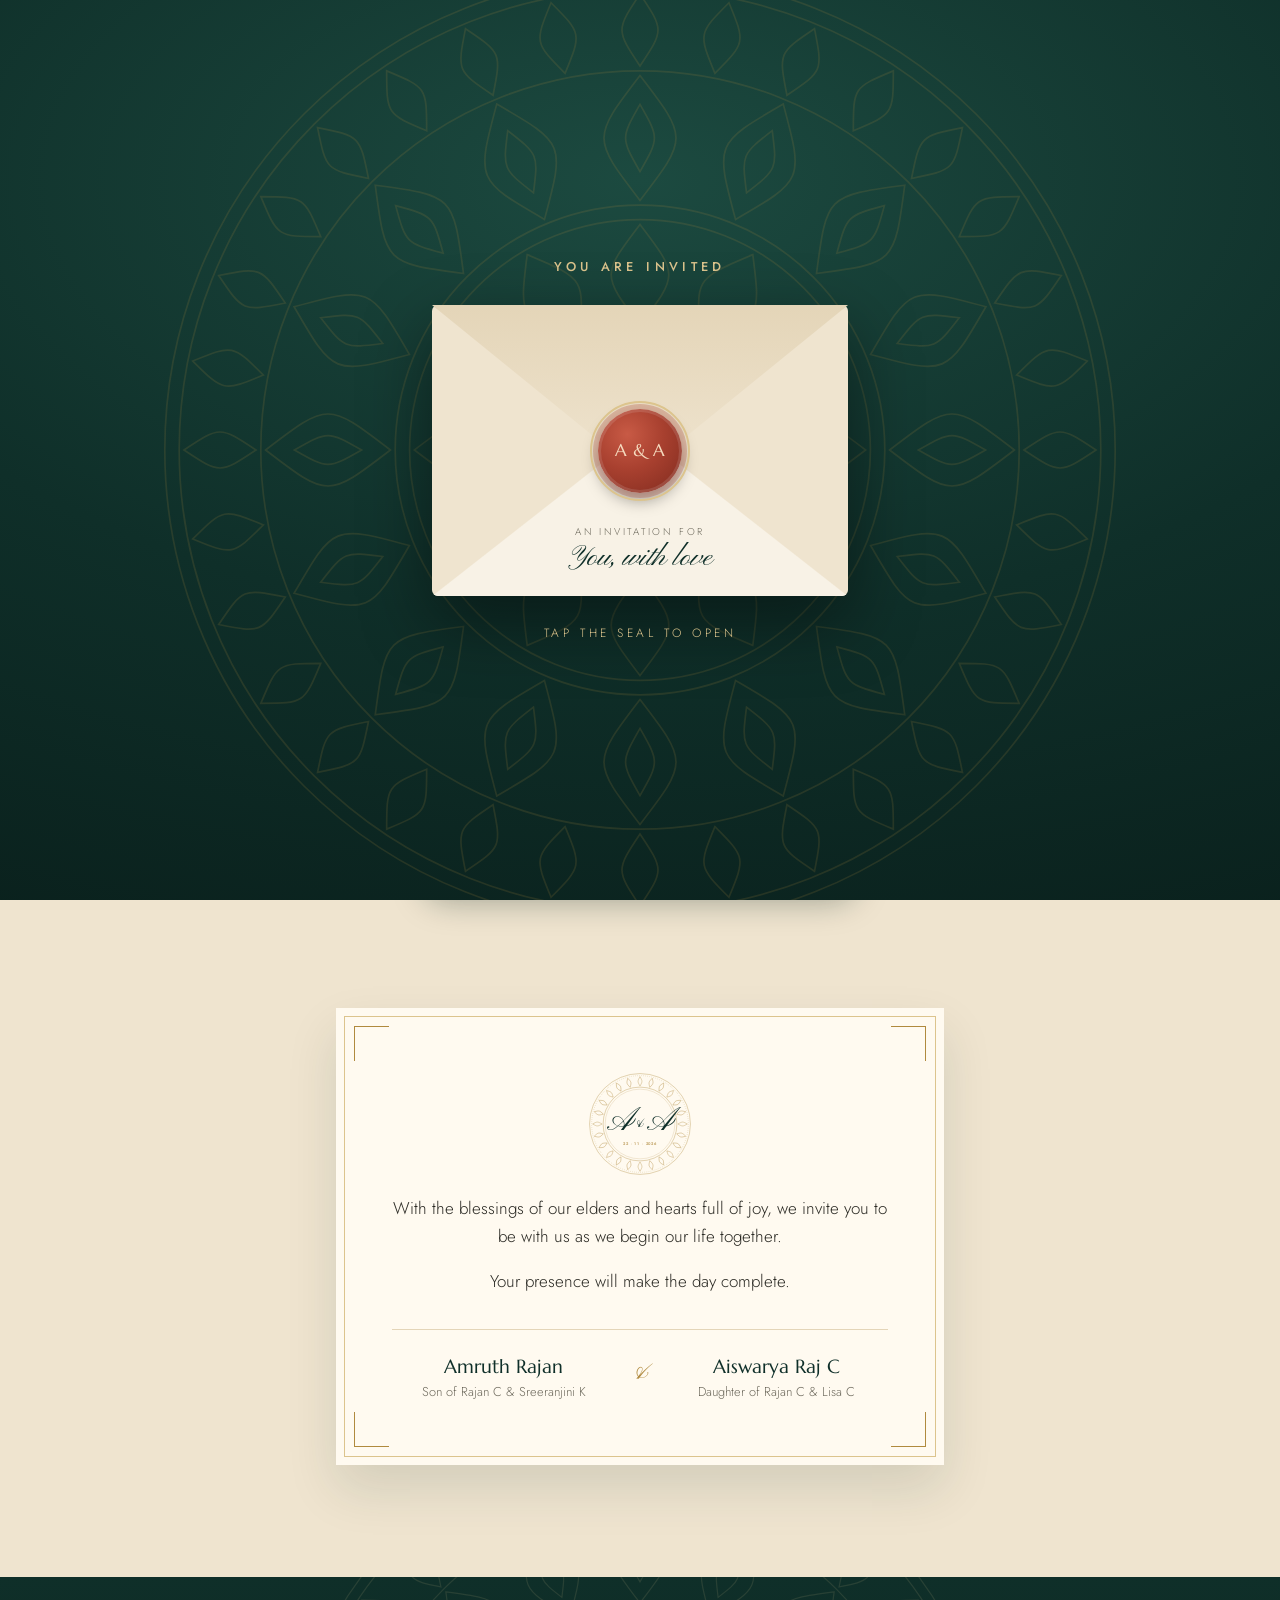
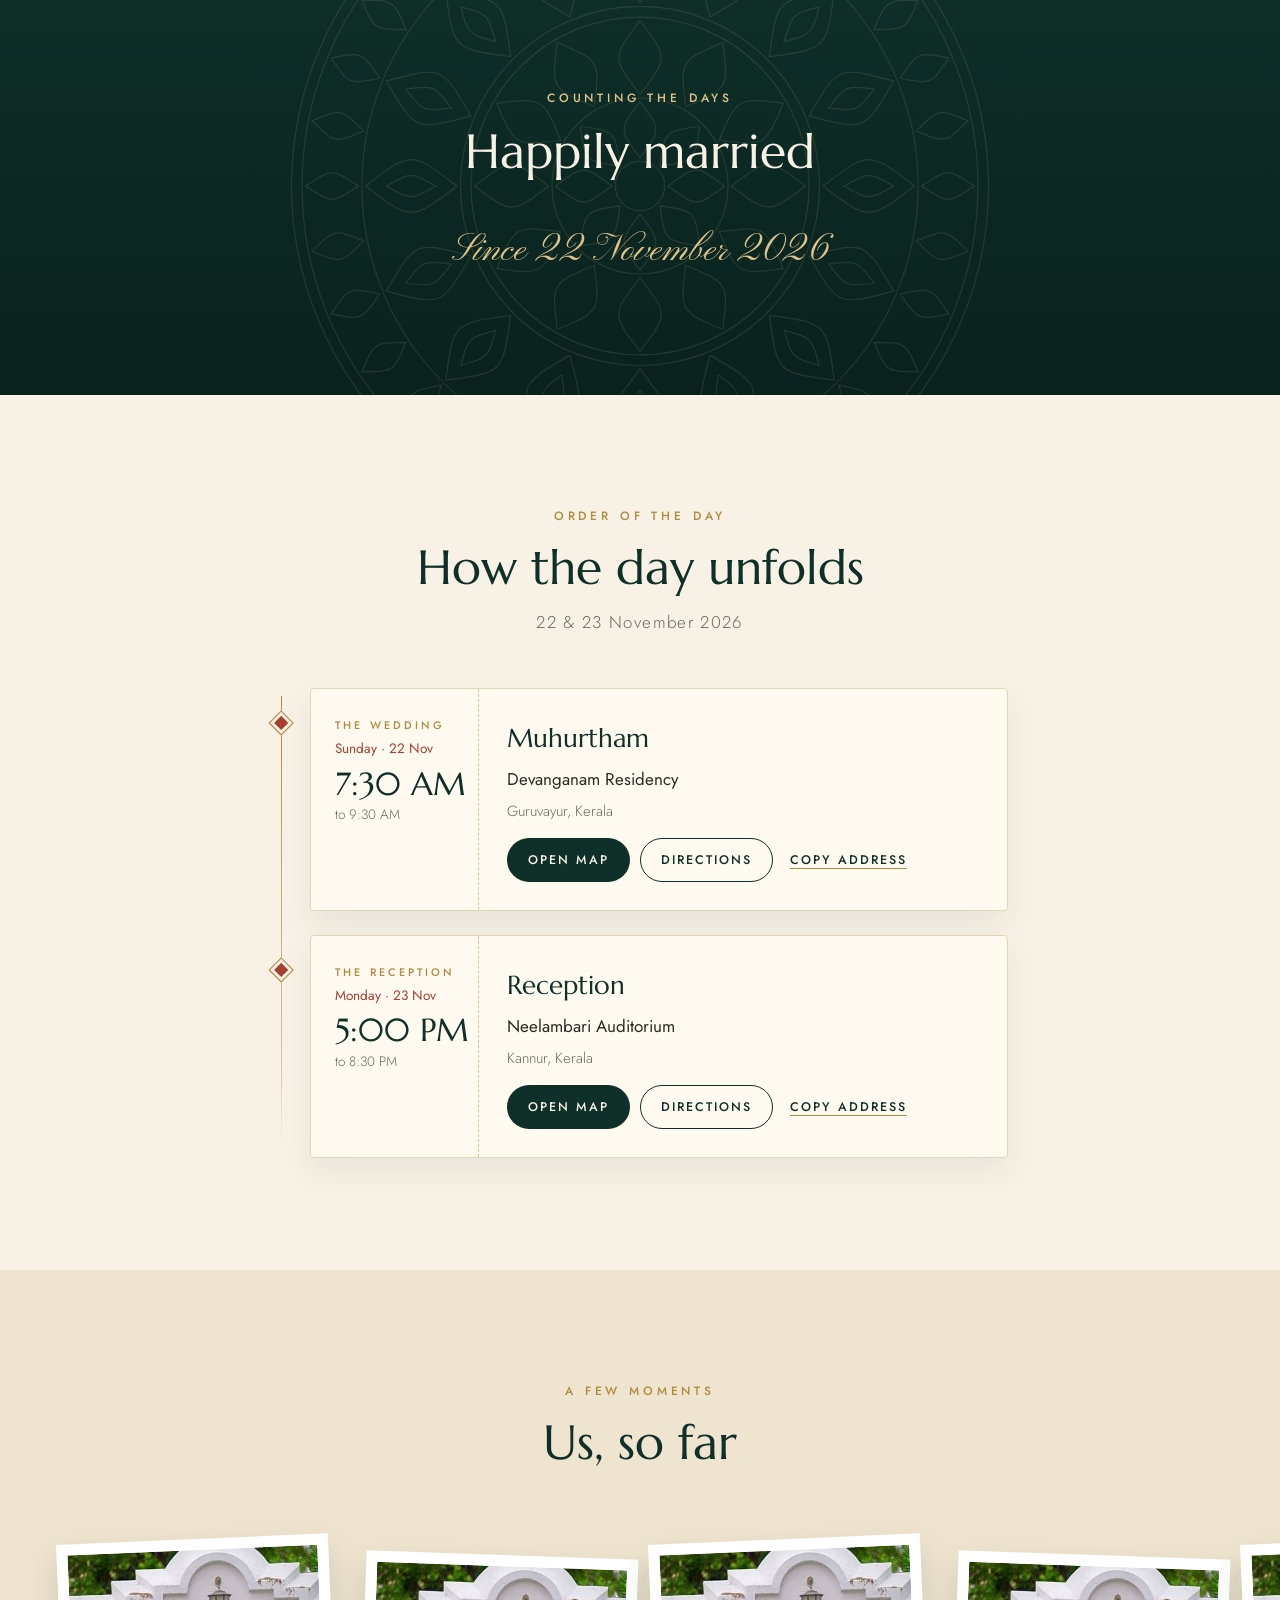
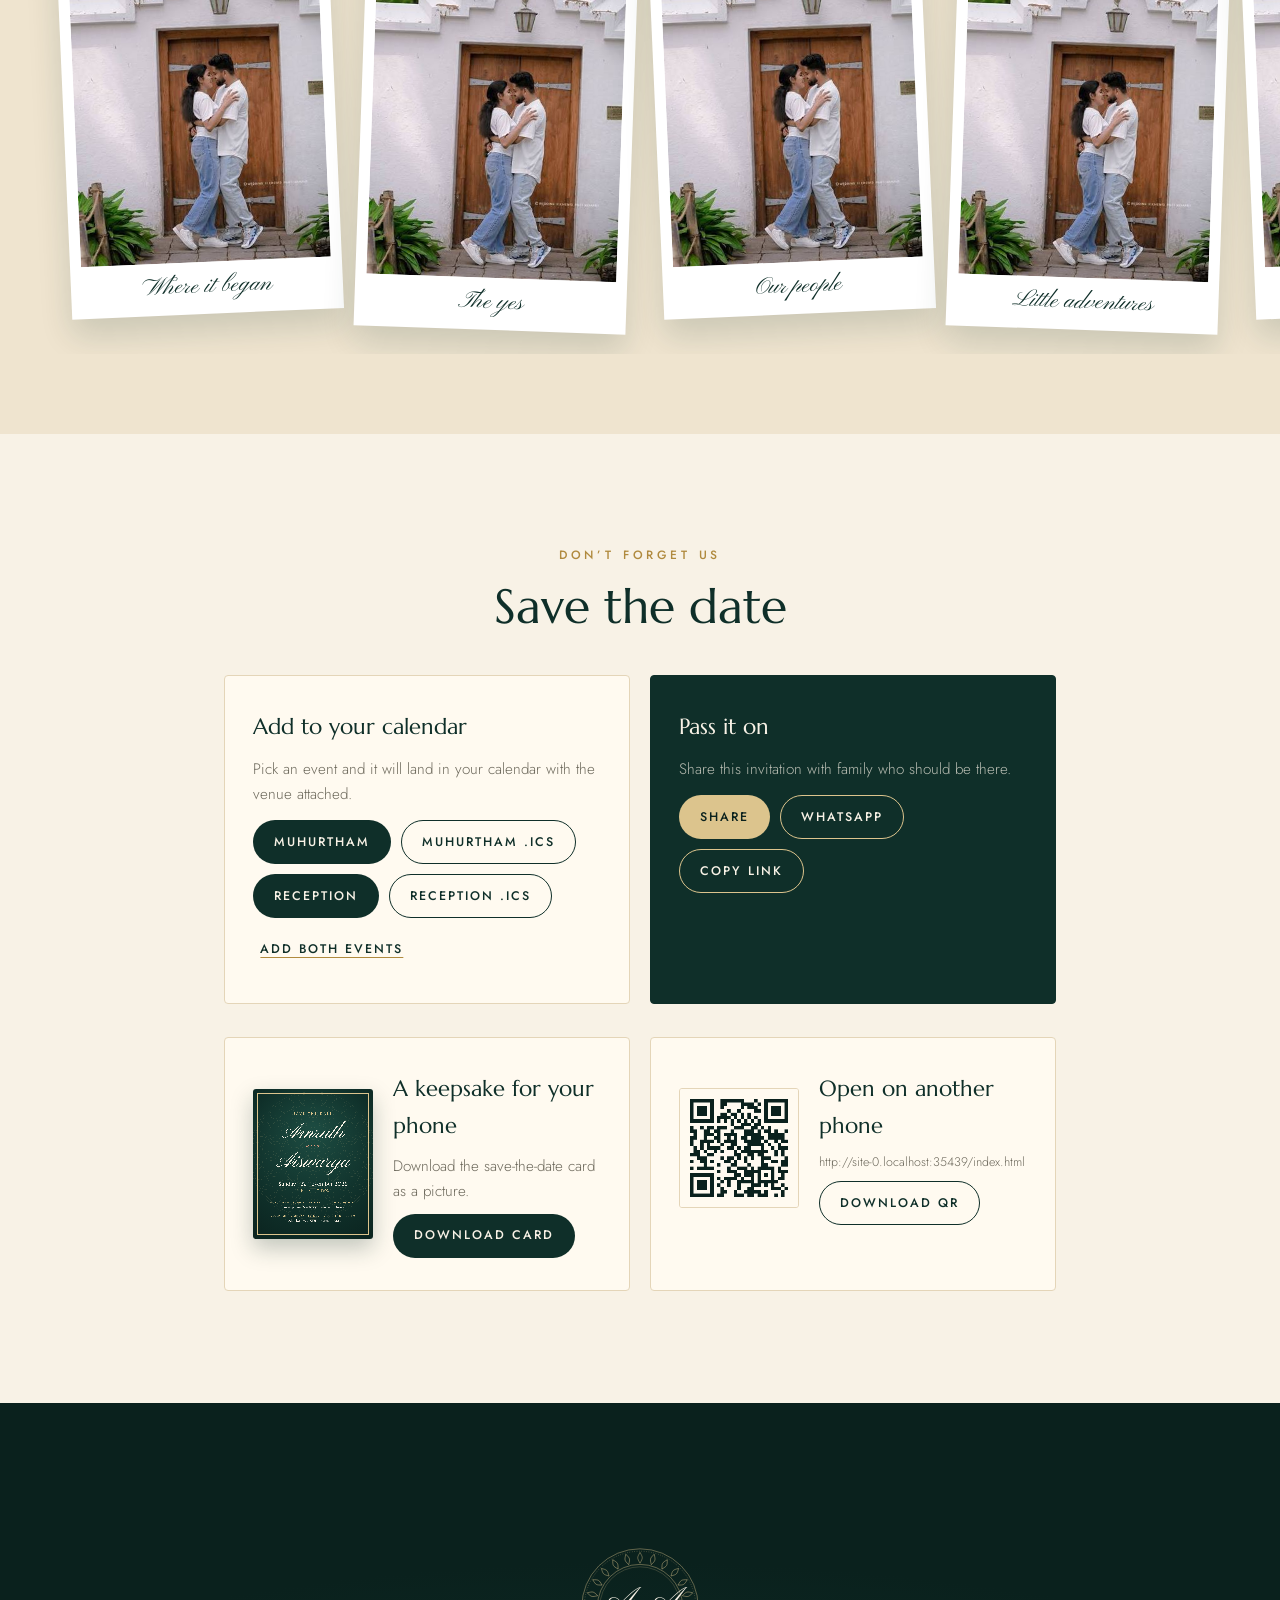
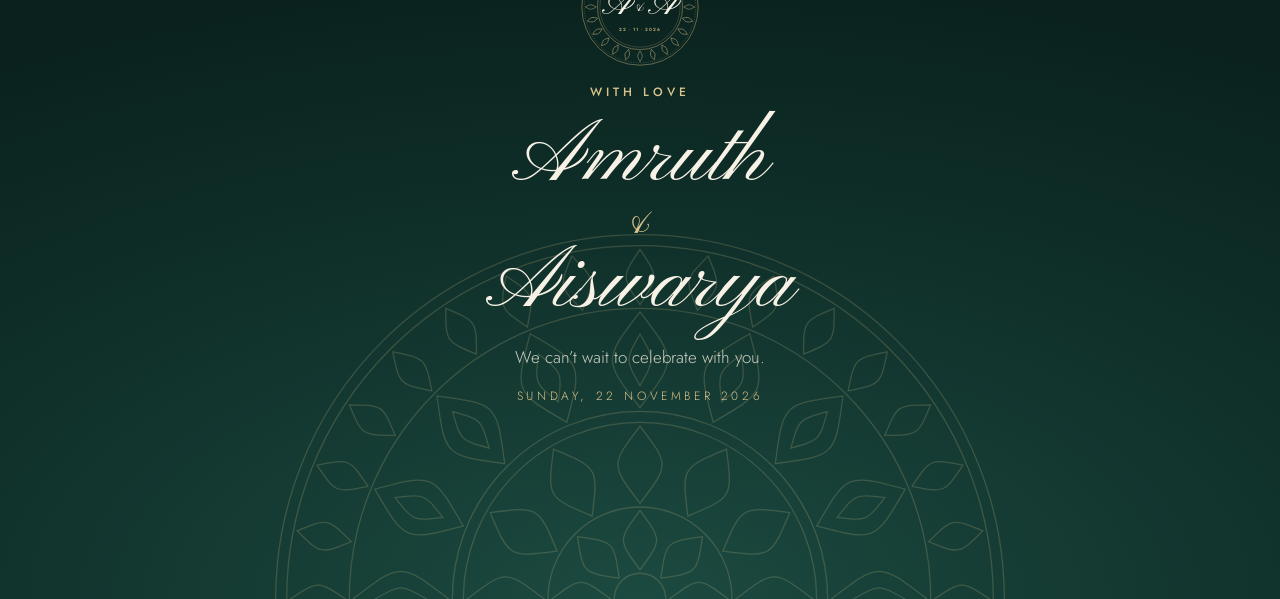
==== index.html @ a82eac60 "Add wedding invitation site for Amruth & Aiswarya Static HTML/CSS/JS site with an envelope opening, " ====
<!doctype html>
<html lang="en">
<head>
  <meta charset="utf-8">
  <meta name="viewport" content="width=device-width, initial-scale=1, viewport-fit=cover">
  <meta name="theme-color" content="#0f2f29">
  <meta name="description" content="You are invited to the wedding of Amruth and Aiswarya.">
  <meta property="og:type" content="website">
  <meta property="og:title" content="Amruth weds Aiswarya">
  <meta property="og:description" content="Sunday, 22 November 2026 · Guruvayur. With great joy, we invite you to celebrate our wedding.">
  <meta property="og:image" content="./assets/images/couple.jpg">
  <title>Amruth weds Aiswarya</title>

  <link rel="icon" href="./assets/icons/favicon.svg" type="image/svg+xml">
  <link rel="preconnect" href="https://fonts.googleapis.com">
  <link rel="preconnect" href="https://fonts.gstatic.com" crossorigin>
  <link href="https://fonts.googleapis.com/css2?family=Jost:wght@300;400;500&amp;family=Marcellus&amp;family=Pinyon+Script&amp;display=swap" rel="stylesheet">
  <link rel="stylesheet" href="./assets/css/styles.css">
  <script>document.documentElement.classList.add("js");</script>
</head>
<body class="is-sealed">
  <div class="progress" aria-hidden="true"><i id="progressBar"></i></div>
  <canvas class="petals" id="petals" aria-hidden="true"></canvas>

  <!-- Envelope cover -->
  <div class="cover" id="cover" role="dialog" aria-modal="true" aria-labelledby="coverTitle">
    <div class="cover-mandala" data-mandala aria-hidden="true"></div>
    <p class="cover-blessing">You are invited</p>
    <h1 class="sr-only" id="coverTitle">Wedding invitation of <span data-names></span></h1>

    <div class="envelope" id="envelope">
      <div class="envelope-card" aria-hidden="true">
        <div class="emblem" data-emblem></div>
      </div>
      <div class="envelope-front" aria-hidden="true"></div>
      <div class="envelope-flap" aria-hidden="true"></div>
      <button class="seal" id="openSeal" type="button" aria-label="Open the invitation">
        <span data-monogram></span>
      </button>
      <p class="envelope-to">
        <small>An invitation for</small>
        <span id="coverGuest">You, with love</span>
      </p>
    </div>

    <p class="cover-hint">Tap the seal to open</p>
  </div>

  <nav class="dock" aria-label="Sections">
    <a href="#home" class="is-active">
      <svg viewBox="0 0 24 24" aria-hidden="true"><path d="M4 11l8-7 8 7v8a1 1 0 0 1-1 1h-4v-6H9v6H5a1 1 0 0 1-1-1z"/></svg>
      <span>Home</span>
    </a>
    <a href="#countdown">
      <svg viewBox="0 0 24 24" aria-hidden="true"><circle cx="12" cy="12" r="8"/><path d="M12 8v4l3 2"/></svg>
      <span>Countdown</span>
    </a>
    <a href="#day">
      <svg viewBox="0 0 24 24" aria-hidden="true"><rect x="4" y="6" width="16" height="14" rx="2"/><path d="M4 10h16M8 4v4M16 4v4"/></svg>
      <span>Events</span>
    </a>
    <a href="#moments">
      <svg viewBox="0 0 24 24" aria-hidden="true"><rect x="4" y="5" width="16" height="14" rx="2"/><circle cx="9" cy="10" r="1.5"/><path d="M4 17l5-4 4 3 3-2 4 3"/></svg>
      <span>Photos</span>
    </a>
    <a href="#keep">
      <svg viewBox="0 0 24 24" aria-hidden="true"><path d="M12 20s-7-4.5-7-10a4 4 0 0 1 7-2.5A4 4 0 0 1 19 10c0 5.500-7 10-7 10z"/></svg>
      <span>Save</span>
    </a>
  </nav>

  <main>
    <!-- Hero -->
    <section class="hero" id="home">
      <div class="hero-mandala" data-mandala aria-hidden="true"></div>
      <div class="hero-text">
        <p class="eyebrow reveal">Together with our families</p>
        <h2 class="names reveal">
          <span data-name-one></span>
          <i>weds</i>
          <span data-name-two></span>
        </h2>
        <div class="datebar reveal">
          <span data-weekday></span>
          <strong data-day></strong>
          <span><b data-month></b> <b data-year></b></span>
        </div>
        <p class="hero-mdate reveal" data-malayalam-date></p>
        <p class="hero-place reveal" data-place></p>
      </div>

      <div class="medallion reveal">
        <svg class="medallion-ring" viewBox="0 0 200 200" aria-hidden="true">
          <defs><path id="ringPath" d="M100,100 m-88,0 a88,88 0 1,1 176,0 a88,88 0 1,1 -176,0"/></defs>
          <text><textPath href="#ringPath" id="ringText" textLength="548" lengthAdjust="spacing"></textPath></text>
        </svg>
        <div class="medallion-photo" id="heroPhoto"></div>
      </div>

      <a class="scroll-hint" href="#letter"><span>Read the invitation</span><i aria-hidden="true"></i></a>
    </section>

    <!-- Letter -->
    <section class="letter-wrap" id="letter">
      <article class="letter reveal">
        <span class="corner corner--tl" aria-hidden="true"></span>
        <span class="corner corner--tr" aria-hidden="true"></span>
        <span class="corner corner--bl" aria-hidden="true"></span>
        <span class="corner corner--br" aria-hidden="true"></span>
        <div class="emblem" data-emblem aria-hidden="true"></div>
        <p class="letter-dear" id="letterDear" hidden></p>
        <div class="letter-body" id="letterBody">
          <p>With the blessings of our elders and hearts full of joy, we invite you to be with us as we begin our life together.</p>
          <p>Your presence will make the day complete.</p>
        </div>
        <div class="letter-families">
          <div>
            <strong data-full-one></strong>
            <small data-family-one></small>
          </div>
          <i aria-hidden="true">&amp;</i>
          <div>
            <strong data-full-two></strong>
            <small data-family-two></small>
          </div>
        </div>
      </article>
    </section>

    <!-- Countdown -->
    <section class="countdown" id="countdown">
      <div class="countdown-mandala" data-mandala aria-hidden="true"></div>
      <p class="eyebrow eyebrow--gold reveal">Counting the days</p>
      <h2 class="reveal" id="countdownTitle">Until we say “I do”</h2>
      <div class="dials reveal" id="dials">
        <div class="dial" data-unit="days"><svg viewBox="0 0 100 100" aria-hidden="true"><circle cx="50" cy="50" r="44"/><circle class="dial-arc" cx="50" cy="50" r="44"/></svg><strong>0</strong><span>Days</span></div>
        <div class="dial" data-unit="hours"><svg viewBox="0 0 100 100" aria-hidden="true"><circle cx="50" cy="50" r="44"/><circle class="dial-arc" cx="50" cy="50" r="44"/></svg><strong>0</strong><span>Hours</span></div>
        <div class="dial" data-unit="minutes"><svg viewBox="0 0 100 100" aria-hidden="true"><circle cx="50" cy="50" r="44"/><circle class="dial-arc" cx="50" cy="50" r="44"/></svg><strong>0</strong><span>Minutes</span></div>
        <div class="dial" data-unit="seconds"><svg viewBox="0 0 100 100" aria-hidden="true"><circle cx="50" cy="50" r="44"/><circle class="dial-arc" cx="50" cy="50" r="44"/></svg><strong>0</strong><span>Seconds</span></div>
      </div>
    </section>

    <!-- The day -->
    <section class="day" id="day">
      <p class="eyebrow reveal">Order of the day</p>
      <h2 class="reveal">How the day unfolds</h2>
      <p class="day-date reveal" data-date-range></p>
      <ol class="timeline" id="timeline"></ol>
    </section>

    <!-- Moments -->
    <section class="moments" id="moments">
      <p class="eyebrow reveal">A few moments</p>
      <h2 class="reveal">Us, so far</h2>
      <div class="strip" id="strip" tabindex="0" aria-label="Photo gallery, scroll sideways"></div>
      <p class="strip-hint" aria-hidden="true">Swipe →</p>
    </section>

    <!-- Save & share -->
    <section class="keep" id="keep">
      <p class="eyebrow reveal">Don’t forget us</p>
      <h2 class="reveal">Save the date</h2>
      <div class="keep-grid">
        <article class="keep-card reveal">
          <h3>Add to your calendar</h3>
          <p>Pick an event and it will land in your calendar with the venue attached.</p>
          <div class="chips" id="calendarChips"></div>
        </article>
        <article class="keep-card keep-card--dark reveal">
          <h3>Pass it on</h3>
          <p>Share this invitation with family who should be there.</p>
          <div class="chips">
            <button class="btn btn--gold" id="shareNative" type="button">Share</button>
            <a class="btn btn--line-light" id="whatsappShare" href="#" target="_blank" rel="noopener noreferrer">WhatsApp</a>
            <button class="btn btn--line-light" id="copyLink" type="button">Copy link</button>
          </div>
        </article>
      </div>

      <div class="keep-grid keep-grid--second">
        <article class="keep-card keep-card--row reveal">
          <canvas class="card-preview" id="saveCard" width="1080" height="1350" role="img" aria-label="Save the date card preview"></canvas>
          <div>
            <h3>A keepsake for your phone</h3>
            <p>Download the save-the-date card as a picture.</p>
            <button class="btn btn--solid" id="downloadCard" type="button">Download card</button>
          </div>
        </article>
        <article class="keep-card keep-card--row reveal">
          <canvas class="qr" id="qrCanvas" width="300" height="300" role="img" aria-label="QR code for this invitation"></canvas>
          <div>
            <h3>Open on another phone</h3>
            <p class="qr-url" id="qrUrl"></p>
            <button class="btn btn--line" id="downloadQr" type="button">Download QR</button>
          </div>
        </article>
      </div>

    </section>

    <!-- Closing -->
    <section class="closing">
      <div class="closing-mandala" data-mandala aria-hidden="true"></div>
      <div class="emblem emblem--light" data-emblem aria-hidden="true"></div>
      <p class="eyebrow eyebrow--gold">With love</p>
      <h2 class="names names--closing"><span data-name-one></span><i>&amp;</i><span data-name-two></span></h2>
      <p class="closing-line">We can’t wait to celebrate with you.</p>
      <p class="closing-date" data-full-date></p>
    </section>
  </main>

  <button class="music" id="music" type="button" aria-pressed="false" aria-label="Play music" hidden>
    <i aria-hidden="true"></i><i aria-hidden="true"></i><i aria-hidden="true"></i>
  </button>
  <audio id="audio" loop preload="none"></audio>
  <div class="toast" id="toast" role="status" aria-live="polite"></div>

  <script src="./assets/js/config.js"></script>
  <script src="./assets/js/qrcode.js"></script>
  <script src="./assets/js/main.js"></script>
</body>
</html>
---- assets/css/styles.css ----
:root {
  --ink: #0f2f29;
  --ink-deep: #0a211d;
  --ink-soft: #1c4a40;
  --paper: #f8f2e6;
  --paper-2: #efe4cf;
  --paper-3: #e4d5b8;
  --gold: #b08a3e;
  --gold-soft: #dcc48d;
  --vermilion: #a8402f;
  --vermilion-deep: #7f2a1e;
  --text: #2b2a24;
  --muted: #6d695c;
  --display: "Marcellus", "Times New Roman", serif;
  --script: "Pinyon Script", "Snell Roundhand", cursive;
  --body: "Jost", system-ui, sans-serif;
  --gutter: clamp(1.25rem, 5vw, 4rem);
  --ease: cubic-bezier(.2, .7, .2, 1);
}

*, *::before, *::after { box-sizing: border-box; }
html { scroll-behavior: smooth; -webkit-text-size-adjust: 100%; }
body {
  margin: 0;
  background: var(--paper);
  color: var(--text);
  font-family: var(--body);
  font-weight: 300;
  font-size: 1.0625rem;
  line-height: 1.65;
  overflow-x: hidden;
}
body.is-sealed { height: 100vh; overflow: hidden; }
[hidden] { display: none !important; }
h2, h3, p { margin: 0; }
h2 { font-family: var(--display); font-weight: 400; font-size: clamp(1.9rem, 5.4vw, 3rem); line-height: 1.15; color: var(--ink); }
h3 { font-family: var(--display); font-weight: 400; font-size: 1.4rem; }
a { color: inherit; }
button, input { font: inherit; }
.sr-only { position: absolute; width: 1px; height: 1px; overflow: hidden; clip: rect(0 0 0 0); white-space: nowrap; }

.eyebrow {
  font-size: .75rem;
  font-weight: 500;
  letter-spacing: .32em;
  text-transform: uppercase;
  color: var(--gold);
}
.eyebrow[lang="ml"] { letter-spacing: .12em; font-size: 1rem; font-weight: 400; }
.eyebrow--gold { color: var(--gold-soft); }

.reveal { opacity: 0; transform: translateY(1.5rem); transition: opacity .9s var(--ease), transform .9s var(--ease); }
.reveal.in { opacity: 1; transform: none; }
html:not(.js) .reveal { opacity: 1; transform: none; }

/* Mandala ornament (drawn by main.js) */
[data-mandala] { position: absolute; pointer-events: none; color: var(--gold); }
[data-mandala] svg { display: block; width: 100%; height: 100%; animation: turn 180s linear infinite; }
@keyframes turn { to { transform: rotate(360deg); } }

/* Progress + petals */
.progress { position: fixed; inset: 0 0 auto 0; height: 3px; z-index: 40; }
.progress i { display: block; height: 100%; width: 0; background: linear-gradient(90deg, var(--gold), var(--vermilion)); }
.petals { position: fixed; inset: 0; width: 100%; height: 100%; pointer-events: none; z-index: 45; }

/* ---------- Envelope cover ---------- */
.cover {
  position: fixed; inset: 0; z-index: 50;
  display: grid; place-content: center; justify-items: center; gap: 1.75rem;
  padding: 1.5rem;
  background: radial-gradient(120% 90% at 50% 20%, var(--ink-soft), var(--ink) 55%, var(--ink-deep));
  color: var(--paper);
  overflow: hidden;
  transition: transform 1.1s var(--ease), opacity .9s ease;
}
.cover.is-gone { transform: translateY(-100%); opacity: 0; pointer-events: none; }
.cover-mandala { width: min(150vw, 60rem); aspect-ratio: 1; left: 50%; top: 50%; translate: -50% -50%; opacity: .16; }
.cover-blessing { position: relative; font-size: .8rem; font-weight: 500; letter-spacing: .34em; text-transform: uppercase; color: var(--gold-soft); }
.cover-hint { position: relative; font-size: .75rem; letter-spacing: .3em; text-transform: uppercase; color: var(--gold-soft); animation: breathe 2.4s ease-in-out infinite; }
@keyframes breathe { 50% { opacity: .35; } }

.envelope {
  position: relative;
  width: min(86vw, 26rem);
  aspect-ratio: 10 / 7;
  perspective: 60rem;
  filter: drop-shadow(0 1.6rem 2.2rem rgba(0, 0, 0, .45));
}
.envelope-card {
  position: absolute; inset: 6% 7% 10%;
  display: grid; place-items: center;
  background: #fffaf0;
  border: 1px solid var(--gold-soft);
  border-radius: 3px;
  font-family: var(--script); font-size: 2.6rem; color: var(--ink);
  transition: transform 1s var(--ease) .35s;
}
.envelope-front {
  position: absolute; inset: 0; z-index: 2;
  background:
    linear-gradient(to top right, transparent 49.6%, rgba(0,0,0,.12) 50%, transparent 50.4%) left top / 50% 44% no-repeat,
    linear-gradient(to top left, transparent 49.6%, rgba(0,0,0,.12) 50%, transparent 50.4%) right top / 50% 44% no-repeat,
    var(--paper-2);
  border-radius: 6px;
}
.envelope-front::after {
  content: ""; position: absolute; inset: 0;
  background: var(--paper);
  clip-path: polygon(0 100%, 50% 44%, 100% 100%);
  border-radius: 0 0 6px 6px;
}
.envelope-flap {
  position: absolute; inset: 0 0 auto 0; height: 58%;
  background: linear-gradient(var(--paper-3), var(--paper-2));
  clip-path: polygon(0 0, 100% 0, 50% 100%);
  transform-origin: top;
  transition: transform .9s var(--ease);
  z-index: 3;
}
.seal {
  position: absolute; left: 50%; top: 50%; z-index: 4;
  width: 5.25rem; aspect-ratio: 1;
  translate: -50% -50%;
  display: grid; place-items: center;
  border: 0; border-radius: 50%;
  background: radial-gradient(circle at 35% 30%, #c85a45, var(--vermilion) 45%, var(--vermilion-deep));
  box-shadow: 0 0 0 5px rgba(168, 64, 47, .28), inset 0 0 0 3px rgba(255, 255, 255, .12), 0 .5rem 1rem rgba(0, 0, 0, .35);
  color: #f6dcc0;
  font-family: var(--display); font-size: 1.05rem; letter-spacing: .04em;
  cursor: pointer;
  transition: transform .5s var(--ease), opacity .5s ease;
  animation: pulse 2.4s ease-in-out infinite;
}
@keyframes pulse { 50% { box-shadow: 0 0 0 11px rgba(168, 64, 47, .12), inset 0 0 0 3px rgba(255, 255, 255, .12), 0 .5rem 1rem rgba(0, 0, 0, .35); } }
.seal:focus-visible { outline: 2px solid var(--gold-soft); outline-offset: 6px; }
.envelope-to {
  position: absolute; inset: auto 0 7% 0; z-index: 4;
  display: grid; gap: .1rem; text-align: center; color: var(--ink);
  padding: 0 1rem;
}
.envelope-to small { font-size: .62rem; letter-spacing: .28em; text-transform: uppercase; color: var(--muted); }
.envelope-to span { font-family: var(--script); font-size: clamp(1.5rem, 6vw, 1.9rem); line-height: 1.1; overflow-wrap: anywhere; }

.cover.is-opening .envelope-flap { transform: rotateX(178deg); z-index: 0; }
.cover.is-opening .seal { transform: scale(.4); opacity: 0; animation: none; }
.cover.is-opening .envelope-card { transform: translateY(-58%); z-index: 1; }
.cover.is-opening .cover-hint { opacity: 0; animation: none; }

/* ---------- Side rail ---------- */
.dock {
  position: fixed; left: 50%; bottom: max(.75rem, env(safe-area-inset-bottom)); z-index: 30;
  translate: -50%;
  width: min(100% - 1.5rem, 27rem);
  display: flex; gap: .15rem; padding: .35rem;
  background: rgba(10, 33, 29, .92);
  backdrop-filter: blur(10px); -webkit-backdrop-filter: blur(10px);
  border: 1px solid rgba(220, 196, 141, .35);
  border-radius: 1.4rem;
  box-shadow: 0 .8rem 2rem rgba(10, 33, 29, .35);
}
.dock a {
  flex: 1 1 0; min-width: 0;
  display: grid; justify-items: center; gap: .15rem;
  padding: .45rem .1rem .4rem;
  border-radius: 1.1rem;
  color: rgba(248, 242, 230, .7); text-decoration: none;
  transition: background .3s, color .3s;
}
.dock svg { width: 1.2rem; height: 1.2rem; fill: none; stroke: currentColor; stroke-width: 1.4; stroke-linecap: round; stroke-linejoin: round; }
.dock span { font-size: .58rem; font-weight: 500; letter-spacing: .1em; text-transform: uppercase; white-space: nowrap; }
.dock a:hover { color: var(--paper); }
.dock a.is-active { background: var(--gold-soft); color: var(--ink-deep); }
.dock a:focus-visible { outline: 2px solid var(--gold-soft); outline-offset: 2px; }

/* ---------- Hero ---------- */
.hero {
  position: relative;
  min-height: min(100svh, 56rem);
  display: grid; align-content: center; justify-items: center; gap: 2.25rem;
  padding: 4.5rem var(--gutter) 9.5rem;
  text-align: center;
  overflow: hidden;
  background:
    radial-gradient(60% 45% at 50% 0%, rgba(176, 138, 62, .16), transparent),
    var(--paper);
}
.hero-mandala { width: min(170vw, 62rem); aspect-ratio: 1; left: 50%; top: 50%; translate: -50% -50%; opacity: .2; }
.hero-text { position: relative; display: grid; justify-items: center; gap: 1.25rem; }
.names {
  display: grid; justify-items: center;
  font-family: var(--script); font-weight: 400;
  font-size: clamp(3.6rem, 17vw, 6.5rem);
  line-height: .95; color: var(--ink);
}
.names i {
  font-family: var(--body); font-style: normal; font-weight: 400;
  font-size: .72rem; letter-spacing: .5em; text-transform: uppercase;
  color: var(--vermilion);
  display: flex; align-items: center; gap: .9rem; margin: .5rem 0 .2rem; padding-left: .5em;
}
.names i::before, .names i::after { content: ""; width: 2.25rem; height: 1px; background: currentColor; opacity: .5; }

.datebar { display: flex; align-items: center; gap: 1.1rem; color: var(--ink); }
.datebar span {
  min-width: 6.5rem; padding: .45rem 0;
  border-block: 1px solid var(--gold);
  font-size: .72rem; font-weight: 500; letter-spacing: .26em; text-transform: uppercase;
}
.datebar b { font-weight: 500; }
.datebar strong { font-family: var(--display); font-weight: 400; font-size: 3.4rem; line-height: 1; }
.hero-mdate { font-family: var(--display); font-size: 1.05rem; letter-spacing: .06em; color: var(--vermilion); margin-top: -.4rem; }
.hero-mdate:empty { display: none; }
.hero-place { font-size: .8rem; letter-spacing: .3em; text-transform: uppercase; color: var(--muted); }

.medallion { position: relative; width: min(74vw, 21rem); aspect-ratio: 1; }
.medallion-ring { position: absolute; inset: 0; animation: turn 50s linear infinite; }
.medallion-ring text { font-family: var(--body); font-size: 8.6px; font-weight: 500; fill: var(--gold); text-transform: uppercase; }
.medallion-photo {
  position: absolute; inset: 14%;
  border-radius: 50%;
  overflow: hidden;
  box-shadow: 0 0 0 1px var(--gold), 0 0 0 7px var(--paper), 0 0 0 8px var(--gold-soft), 0 1.5rem 2.5rem rgba(15, 47, 41, .25);
}
.medallion-photo img { width: 100%; height: 100%; object-fit: cover; object-position: 50% 45%; display: block; }

.ph {
  width: 100%; height: 100%;
  display: grid; place-content: center; justify-items: center; gap: .35rem;
  background: linear-gradient(150deg, var(--ink-soft), var(--ink-deep));
  color: var(--gold-soft); text-align: center;
}
.ph b { font-family: var(--script); font-weight: 400; font-size: 2.4rem; line-height: 1; }
.ph small { font-size: .6rem; letter-spacing: .28em; text-transform: uppercase; opacity: .7; }

.scroll-hint {
  position: absolute; bottom: 5.25rem; left: 50%; translate: -50%;
  display: grid; justify-items: center; gap: .5rem;
  font-size: .68rem; letter-spacing: .28em; text-transform: uppercase; text-decoration: none; color: var(--muted);
  white-space: nowrap;
}
.scroll-hint i { width: 1px; height: 2rem; background: var(--gold); animation: drip 2s ease-in-out infinite; transform-origin: top; }
@keyframes drip { 0% { transform: scaleY(0); } 60%, 100% { transform: scaleY(1); opacity: 0; } }

@media (min-width: 60rem) {
  .hero { grid-template-columns: 1.1fr .9fr; gap: 4rem; padding-inline: clamp(4rem, 9vw, 9rem); }
  .medallion { width: min(34vw, 26rem); }
}

/* ---------- Letter ---------- */
.letter-wrap { padding: clamp(3.5rem, 9vw, 7rem) var(--gutter); background: var(--paper-2); }
.letter {
  position: relative;
  max-width: 38rem; margin: 0 auto;
  padding: clamp(2.5rem, 7vw, 4rem) clamp(1.5rem, 6vw, 3.5rem);
  display: grid; gap: 1.1rem; text-align: center;
  background: #fffaf0;
  outline: 1px solid var(--gold-soft); outline-offset: -.6rem;
  box-shadow: 0 1.5rem 3rem rgba(15, 47, 41, .12);
}
.corner { position: absolute; width: 2.2rem; height: 2.2rem; border: 1px solid var(--gold); }
.corner--tl { top: 1.1rem; left: 1.1rem; border-right: 0; border-bottom: 0; }
.corner--tr { top: 1.1rem; right: 1.1rem; border-left: 0; border-bottom: 0; }
.corner--bl { bottom: 1.1rem; left: 1.1rem; border-right: 0; border-top: 0; }
.corner--br { bottom: 1.1rem; right: 1.1rem; border-left: 0; border-top: 0; }
.letter-body { display: grid; gap: 1.1rem; overflow-wrap: anywhere; }
.letter-dear { font-family: var(--script); font-size: clamp(2rem, 8vw, 2.8rem); line-height: 1.15; color: var(--vermilion); overflow-wrap: anywhere; }
.letter-families {
  display: grid; grid-template-columns: 1fr auto 1fr; align-items: start; gap: .75rem;
  margin-top: 1rem; padding-top: 1.5rem; border-top: 1px solid var(--paper-3);
}
.letter-families div { display: grid; gap: .3rem; }
.letter-families strong { font-family: var(--display); font-weight: 400; font-size: 1.2rem; line-height: 1.25; color: var(--ink); }
.letter-families small { font-size: .8rem; line-height: 1.4; color: var(--muted); }
.letter-families i { font-family: var(--script); font-size: 2rem; line-height: 1.1; color: var(--gold); }

/* ---------- Countdown ---------- */
.countdown {
  position: relative; overflow: hidden;
  padding: clamp(4rem, 10vw, 7rem) var(--gutter);
  display: grid; justify-items: center; gap: 1rem; text-align: center;
  background: linear-gradient(var(--ink), var(--ink-deep));
  color: var(--paper);
}
.countdown h2 { color: var(--paper); position: relative; }
.countdown .eyebrow { position: relative; }
.countdown-mandala { width: 44rem; aspect-ratio: 1; left: 50%; top: 50%; translate: -50% -50%; opacity: .12; color: var(--gold-soft); }
.dials { position: relative; display: grid; grid-template-columns: repeat(2, 1fr); gap: 1.25rem; margin-top: 1.5rem; width: min(100%, 44rem); }
.dial { position: relative; aspect-ratio: 1; display: grid; place-content: center; justify-items: center; }
.dial svg { position: absolute; inset: 0; rotate: -90deg; }
.dial circle { fill: none; stroke: rgba(220, 196, 141, .18); stroke-width: 1.5; }
.dial .dial-arc { stroke: var(--gold-soft); stroke-width: 2.5; stroke-linecap: round; stroke-dasharray: 276.46; stroke-dashoffset: 276.46; transition: stroke-dashoffset .6s ease; }
.dial strong { font-family: var(--display); font-weight: 400; font-size: clamp(2.2rem, 9vw, 3.2rem); line-height: 1; font-variant-numeric: tabular-nums; }
.dial span { font-size: .68rem; letter-spacing: .28em; text-transform: uppercase; color: var(--gold-soft); margin-top: .4rem; }
.dials-done { grid-column: 1 / -1; font-family: var(--script); font-size: 2.4rem; color: var(--gold-soft); }
@media (min-width: 40rem) { .dials { grid-template-columns: repeat(4, 1fr); } }

/* ---------- The day ---------- */
.day { padding: clamp(4rem, 10vw, 7rem) var(--gutter); display: grid; justify-items: center; gap: .8rem; text-align: center; }
.day-date { color: var(--muted); letter-spacing: .08em; }
.timeline { list-style: none; margin: 2.5rem 0 0; padding: 0; width: min(100%, 46rem); display: grid; gap: 1.5rem; text-align: left; position: relative; }
.timeline::before { content: ""; position: absolute; left: .55rem; top: .5rem; bottom: .5rem; width: 1px; background: linear-gradient(var(--gold), var(--gold-soft) 80%, transparent); }
.stop { position: relative; padding-left: 2.4rem; }
.stop::before {
  content: ""; position: absolute; left: 0; top: 1.6rem;
  width: 1.15rem; height: 1.15rem; rotate: 45deg;
  background: var(--paper); border: 1px solid var(--gold);
  box-shadow: inset 0 0 0 3px var(--paper), inset 0 0 0 10px var(--vermilion);
}
.ticket {
  display: grid; gap: 1.25rem;
  padding: 1.5rem;
  background: #fffaf0;
  border: 1px solid var(--paper-3);
  border-radius: 4px;
  box-shadow: 0 .8rem 2rem rgba(15, 47, 41, .07);
}
.ticket-time { display: grid; gap: .1rem; align-content: start; }
.ticket-time small { font-size: .68rem; font-weight: 500; letter-spacing: .28em; text-transform: uppercase; color: var(--gold); }
.ticket-time em { font-style: normal; font-size: .85rem; font-weight: 400; color: var(--vermilion); margin-bottom: .35rem; }
.ticket-time strong { font-family: var(--display); font-weight: 400; font-size: 2rem; line-height: 1.1; color: var(--ink); white-space: nowrap; }
.ticket-time span { font-size: .85rem; color: var(--muted); }
.ticket-body { display: grid; gap: .35rem; }
.ticket-body h3 { color: var(--ink); font-size: 1.6rem; }
.ticket-venue { font-weight: 400; }
.ticket-addr, .ticket-note { font-size: .92rem; color: var(--muted); }
.ticket-note { font-style: italic; }
.ticket .chips { margin-top: .6rem; }
@media (min-width: 40rem) {
  .ticket { grid-template-columns: 10.5rem 1fr; gap: 0; padding: 0; }
  .ticket-time { padding: 1.75rem 1.5rem; border-right: 1px dashed var(--gold-soft); }
  .ticket-body { padding: 1.75rem; }
}

/* ---------- Buttons ---------- */
.chips { display: flex; flex-wrap: wrap; gap: .6rem; }
.btn {
  display: inline-flex; align-items: center; justify-content: center;
  min-height: 2.75rem; padding: .5rem 1.25rem;
  border: 1px solid transparent; border-radius: 2rem;
  font-size: .78rem; font-weight: 500; letter-spacing: .16em; text-transform: uppercase; text-decoration: none;
  cursor: pointer; transition: background .25s, color .25s, border-color .25s, translate .25s;
}
.btn:hover { translate: 0 -2px; }
.btn--solid { background: var(--ink); color: var(--paper); }
.btn--solid:hover { background: var(--ink-soft); }
.btn--line { border-color: var(--ink); color: var(--ink); background: transparent; }
.btn--line:hover { background: var(--ink); color: var(--paper); }
.btn--text { padding-inline: .4rem; background: transparent; color: var(--ink); text-decoration: underline; text-decoration-color: var(--gold); text-underline-offset: .35em; }
.btn--gold { background: var(--gold-soft); color: var(--ink-deep); }
.btn--line-light { border-color: var(--gold-soft); color: var(--paper); background: transparent; }

/* ---------- Moments ---------- */
.moments { padding: clamp(4rem, 10vw, 7rem) 0 clamp(3rem, 8vw, 5rem); background: var(--paper-2); text-align: center; display: grid; gap: .8rem; }
.strip {
  display: flex; gap: 1.5rem;
  margin-top: 1.5rem; padding: 2rem var(--gutter) 2.5rem;
  overflow-x: auto; scroll-snap-type: x mandatory; scrollbar-width: none;
}
.strip::-webkit-scrollbar { display: none; }
.polaroid {
  flex: 0 0 min(68vw, 17rem);
  scroll-snap-align: center;
  margin: 0; padding: .7rem .7rem 0;
  background: #fff;
  box-shadow: 0 1rem 2rem rgba(15, 47, 41, .16);
  rotate: var(--tilt, 0deg);
  transition: rotate .4s var(--ease), translate .4s var(--ease);
}
.polaroid:nth-child(odd) { --tilt: -2.5deg; }
.polaroid:nth-child(even) { --tilt: 2deg; translate: 0 1rem; }
.polaroid:hover { rotate: 0deg; translate: 0 -.4rem; }
.polaroid-img { aspect-ratio: 4 / 5; overflow: hidden; }
.polaroid-img img { width: 100%; height: 100%; object-fit: cover; display: block; }
.polaroid figcaption { padding: .7rem 0 .9rem; font-family: var(--script); font-size: 1.5rem; line-height: 1.1; color: var(--ink); }
.strip-hint { font-size: .68rem; letter-spacing: .28em; text-transform: uppercase; color: var(--muted); }
@media (min-width: 60rem) { .strip { justify-content: safe center; } .strip-hint { display: none; } }

/* ---------- Save & share ---------- */
.keep { padding: clamp(4rem, 10vw, 7rem) var(--gutter); display: grid; justify-items: center; gap: .8rem; text-align: center; }
.keep-grid { display: grid; gap: 1.25rem; width: min(100%, 52rem); margin-top: 1.75rem; text-align: left; }
.keep-card { display: grid; gap: .8rem; align-content: start; padding: 2rem 1.75rem; background: #fffaf0; border: 1px solid var(--paper-3); border-radius: 4px; }
.keep-card h3 { color: var(--ink); }
.keep-card p { color: var(--muted); font-size: .95rem; }
.keep-card--dark { background: var(--ink); border-color: var(--ink); }
.keep-card--dark h3 { color: var(--paper); }
.keep-card--dark p { color: rgba(248, 242, 230, .72); }
@media (min-width: 46rem) { .keep-grid { grid-template-columns: 1fr 1fr; } }
.keep-grid--second { margin-top: 1.25rem; }
.keep-card--row { grid-template-columns: 7.5rem 1fr; align-items: center; gap: 1.25rem; }
.keep-card--row > div { display: grid; gap: .6rem; justify-items: start; min-width: 0; }
.card-preview { width: 100%; height: auto; border-radius: 3px; box-shadow: 0 .6rem 1.4rem rgba(15, 47, 41, .25); }
.qr { width: 100%; height: auto; border: 1px solid var(--paper-3); border-radius: 3px; }
.qr-url { font-size: .78rem !important; overflow-wrap: anywhere; line-height: 1.4; }

/* ---------- Emblem ---------- */
.emblem { width: 6.5rem; aspect-ratio: 1; margin: 0 auto; color: var(--gold); }
.emblem svg { display: block; width: 100%; height: 100%; }
.emblem--light { color: var(--gold-soft); width: 7.5rem; }
.emblem-letters { font-family: var(--script); fill: var(--ink); }
.emblem--light .emblem-letters { fill: var(--paper); }
.emblem-date { font-family: var(--body); font-weight: 500; letter-spacing: .22em; }
.envelope-card .emblem { width: 42%; }

.host { width: min(100%, 52rem); margin-top: 1.25rem; padding: 2rem 1.75rem; display: grid; gap: .8rem; text-align: left; border: 1px dashed var(--gold); border-radius: 4px; }
.host p { color: var(--muted); font-size: .95rem; }
.host-row { display: flex; gap: .6rem; flex-wrap: wrap; }
.host input { flex: 1 1 14rem; min-height: 2.75rem; padding: .5rem 1rem; border: 1px solid var(--paper-3); border-radius: 2rem; background: #fff; color: var(--text); min-width: 0; }
.host-result { display: grid; gap: .6rem; }

/* ---------- Closing ---------- */
.closing {
  position: relative; overflow: hidden;
  padding: clamp(5rem, 14vw, 9rem) var(--gutter) calc(clamp(5rem, 14vw, 9rem) + 3rem);
  display: grid; justify-items: center; gap: 1rem; text-align: center;
  background: radial-gradient(100% 80% at 50% 100%, var(--ink-soft), var(--ink) 60%, var(--ink-deep));
  color: var(--paper);
}
.closing > * { position: relative; }
.closing-mandala { position: absolute !important; width: 46rem; aspect-ratio: 1; left: 50%; bottom: -23rem; translate: -50%; opacity: .2; color: var(--gold-soft); }
.names--closing { color: var(--paper); font-size: clamp(3rem, 14vw, 5.5rem); }
.names--closing i { font-family: var(--script); font-size: .5em; letter-spacing: 0; text-transform: none; color: var(--gold-soft); margin: 0; padding: 0; }
.names--closing i::before, .names--closing i::after { display: none; }
.closing-line { color: rgba(248, 242, 230, .8); }
.closing-date { font-size: .75rem; letter-spacing: .3em; text-transform: uppercase; color: var(--gold-soft); }

/* ---------- Music + toast ---------- */
.music {
  position: fixed; right: 1rem; top: 1rem; z-index: 35;
  width: 3rem; height: 3rem; border-radius: 50%;
  border: 1px solid var(--gold-soft); background: var(--ink); cursor: pointer;
  display: flex; align-items: center; justify-content: center; gap: 3px;
}
.music i { width: 3px; height: .5rem; background: var(--gold-soft); border-radius: 2px; }
.music[aria-pressed="true"] i { animation: bars 1s ease-in-out infinite; }
.music[aria-pressed="true"] i:nth-child(2) { animation-delay: .2s; }
.music[aria-pressed="true"] i:nth-child(3) { animation-delay: .4s; }
@keyframes bars { 50% { height: 1.2rem; } }

.toast {
  position: fixed; left: 50%; bottom: 5.5rem; z-index: 60;
  translate: -50% 1rem; opacity: 0; pointer-events: none;
  padding: .6rem 1.2rem; border-radius: 2rem;
  background: var(--ink-deep); color: var(--paper); font-size: .85rem; white-space: nowrap;
  transition: opacity .3s, translate .3s;
}
.toast.show { opacity: 1; translate: -50% 0; }

@media (prefers-reduced-motion: reduce) {
  html { scroll-behavior: auto; }
  *, *::before, *::after { animation: none !important; transition-duration: .01ms !important; }
  .reveal { opacity: 1; transform: none; }
}
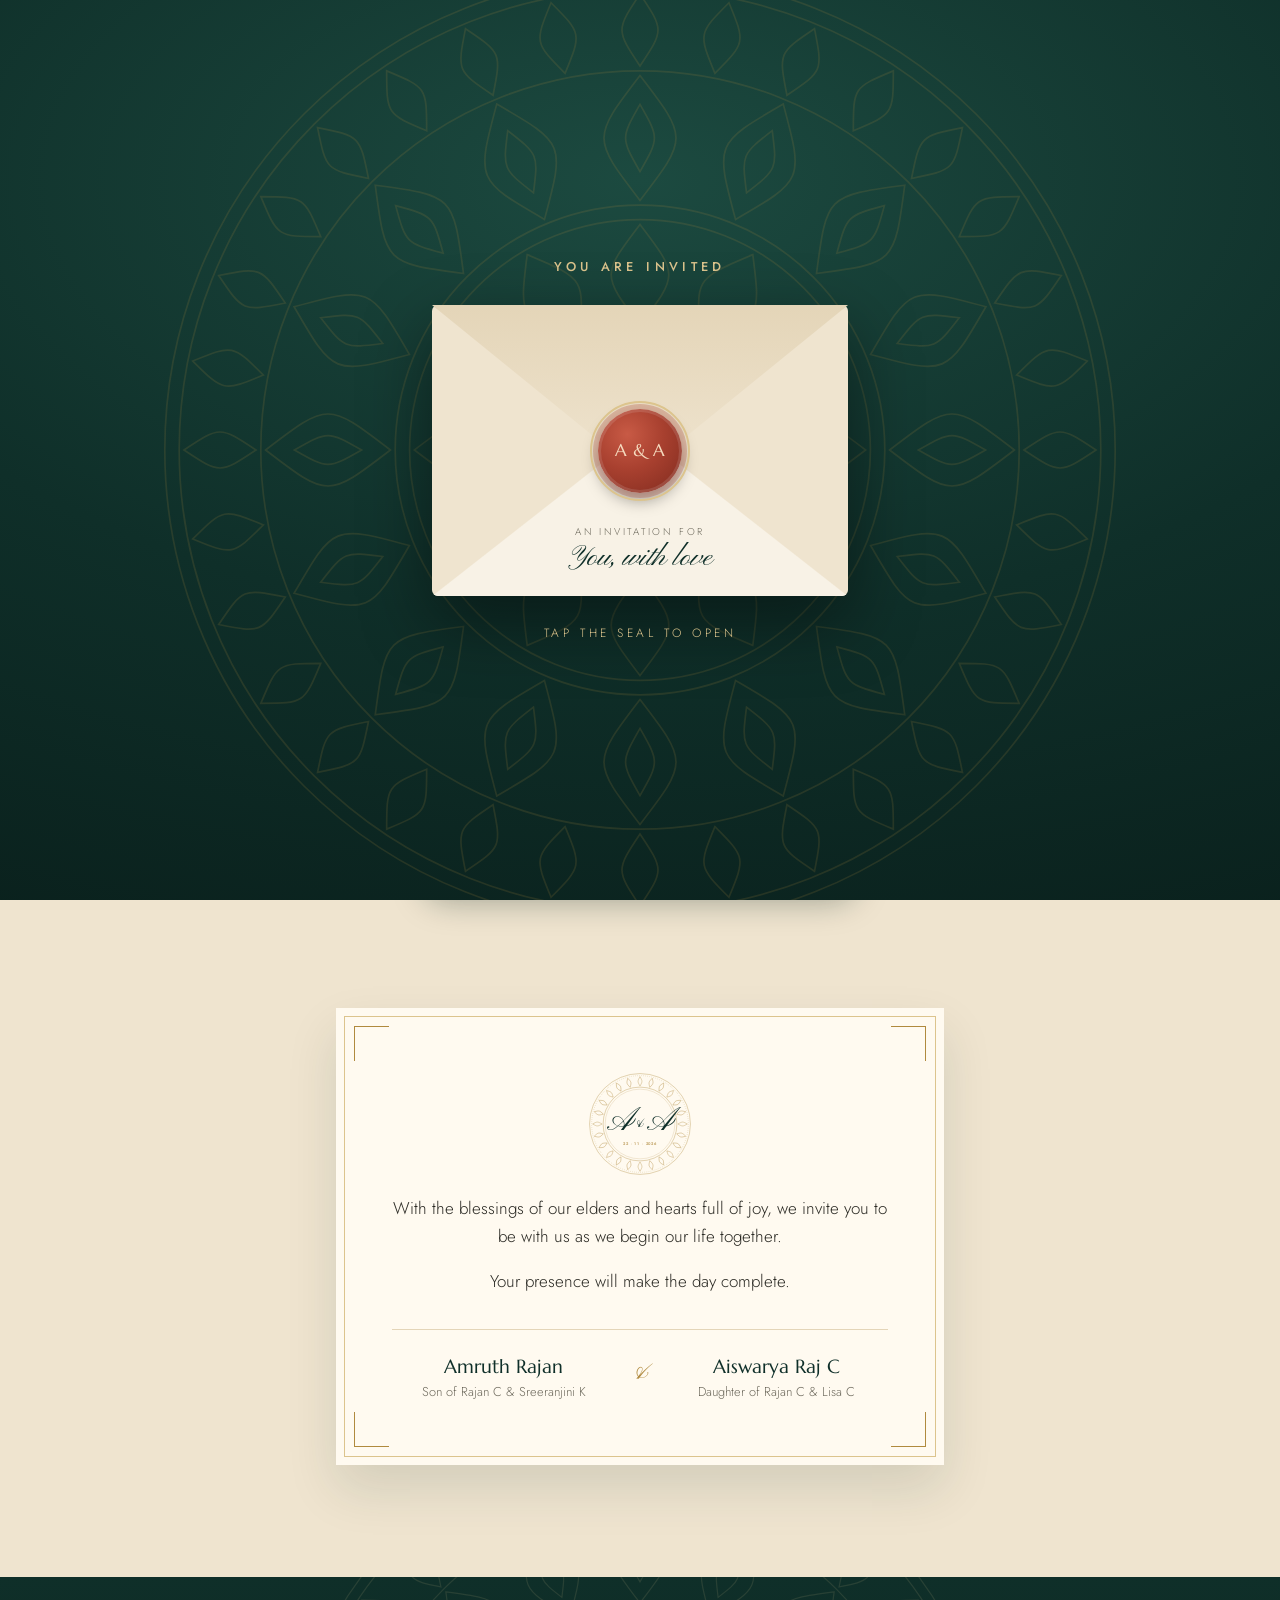
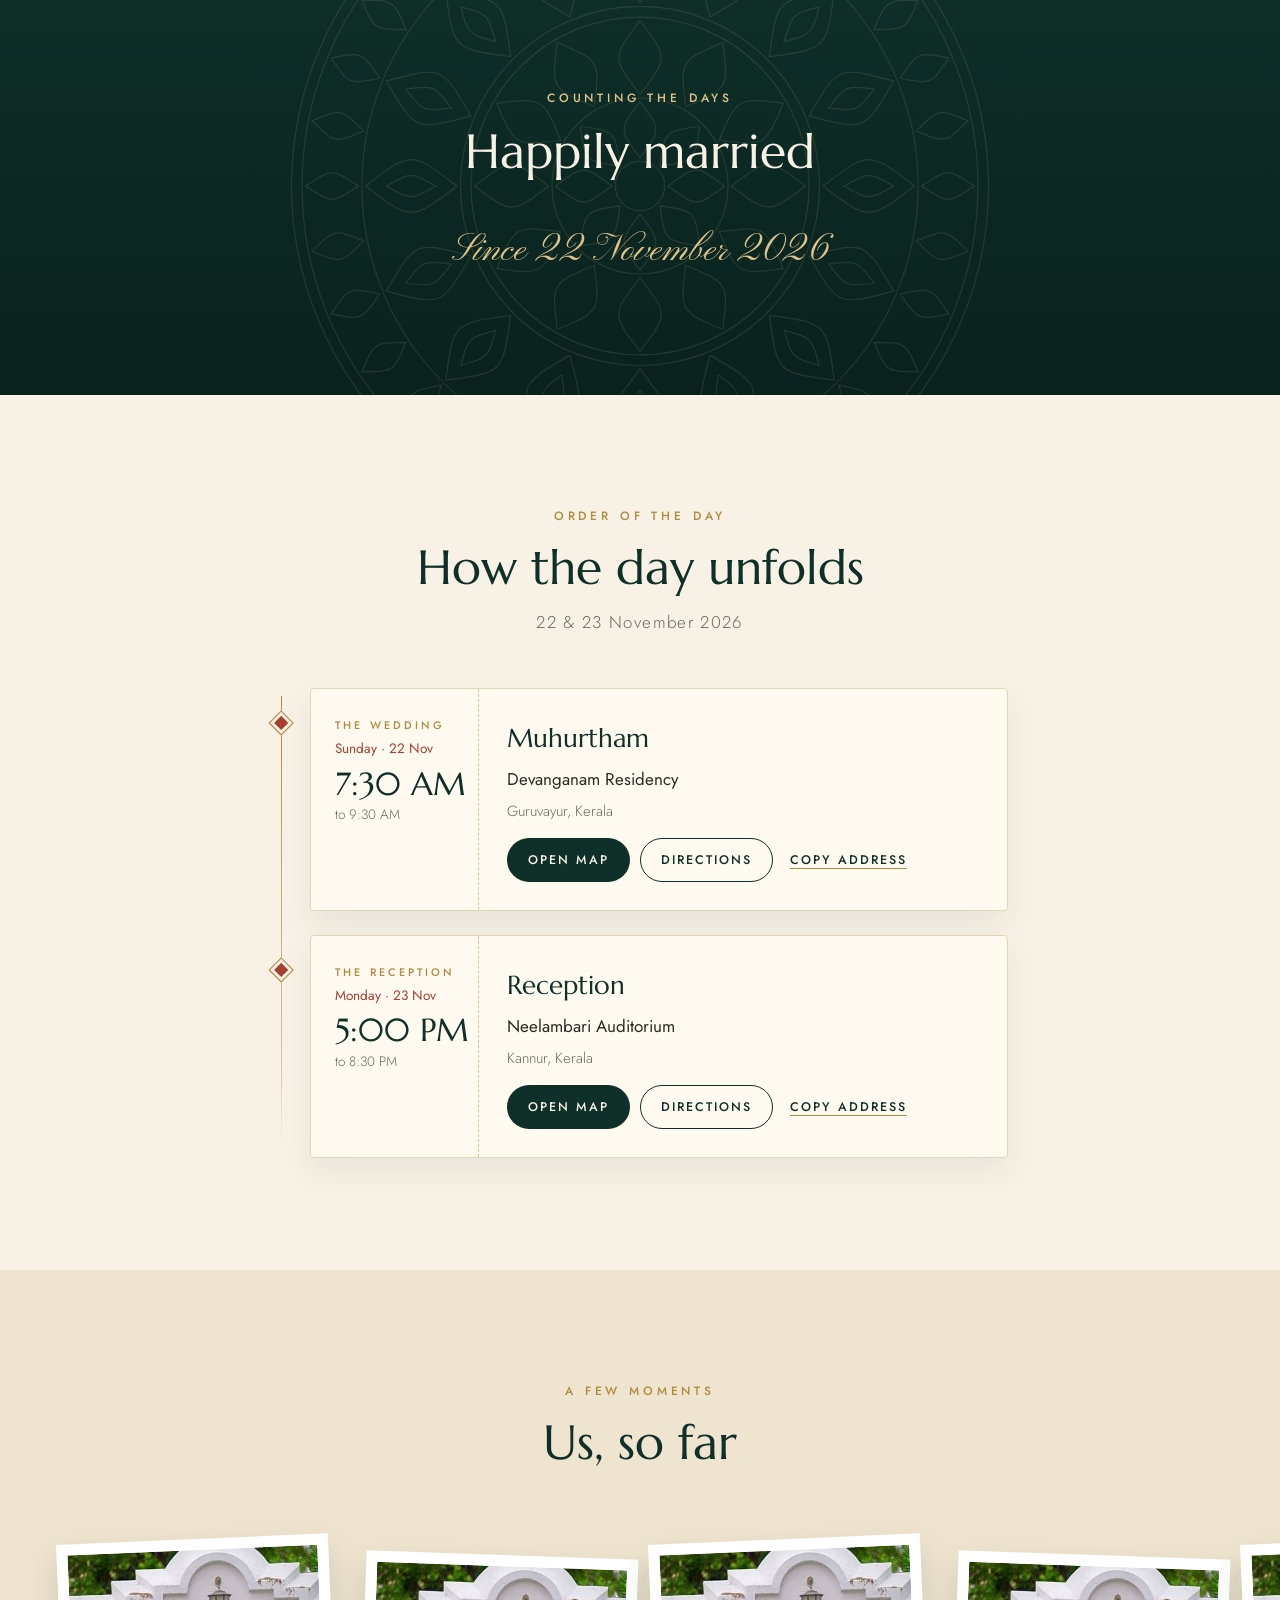
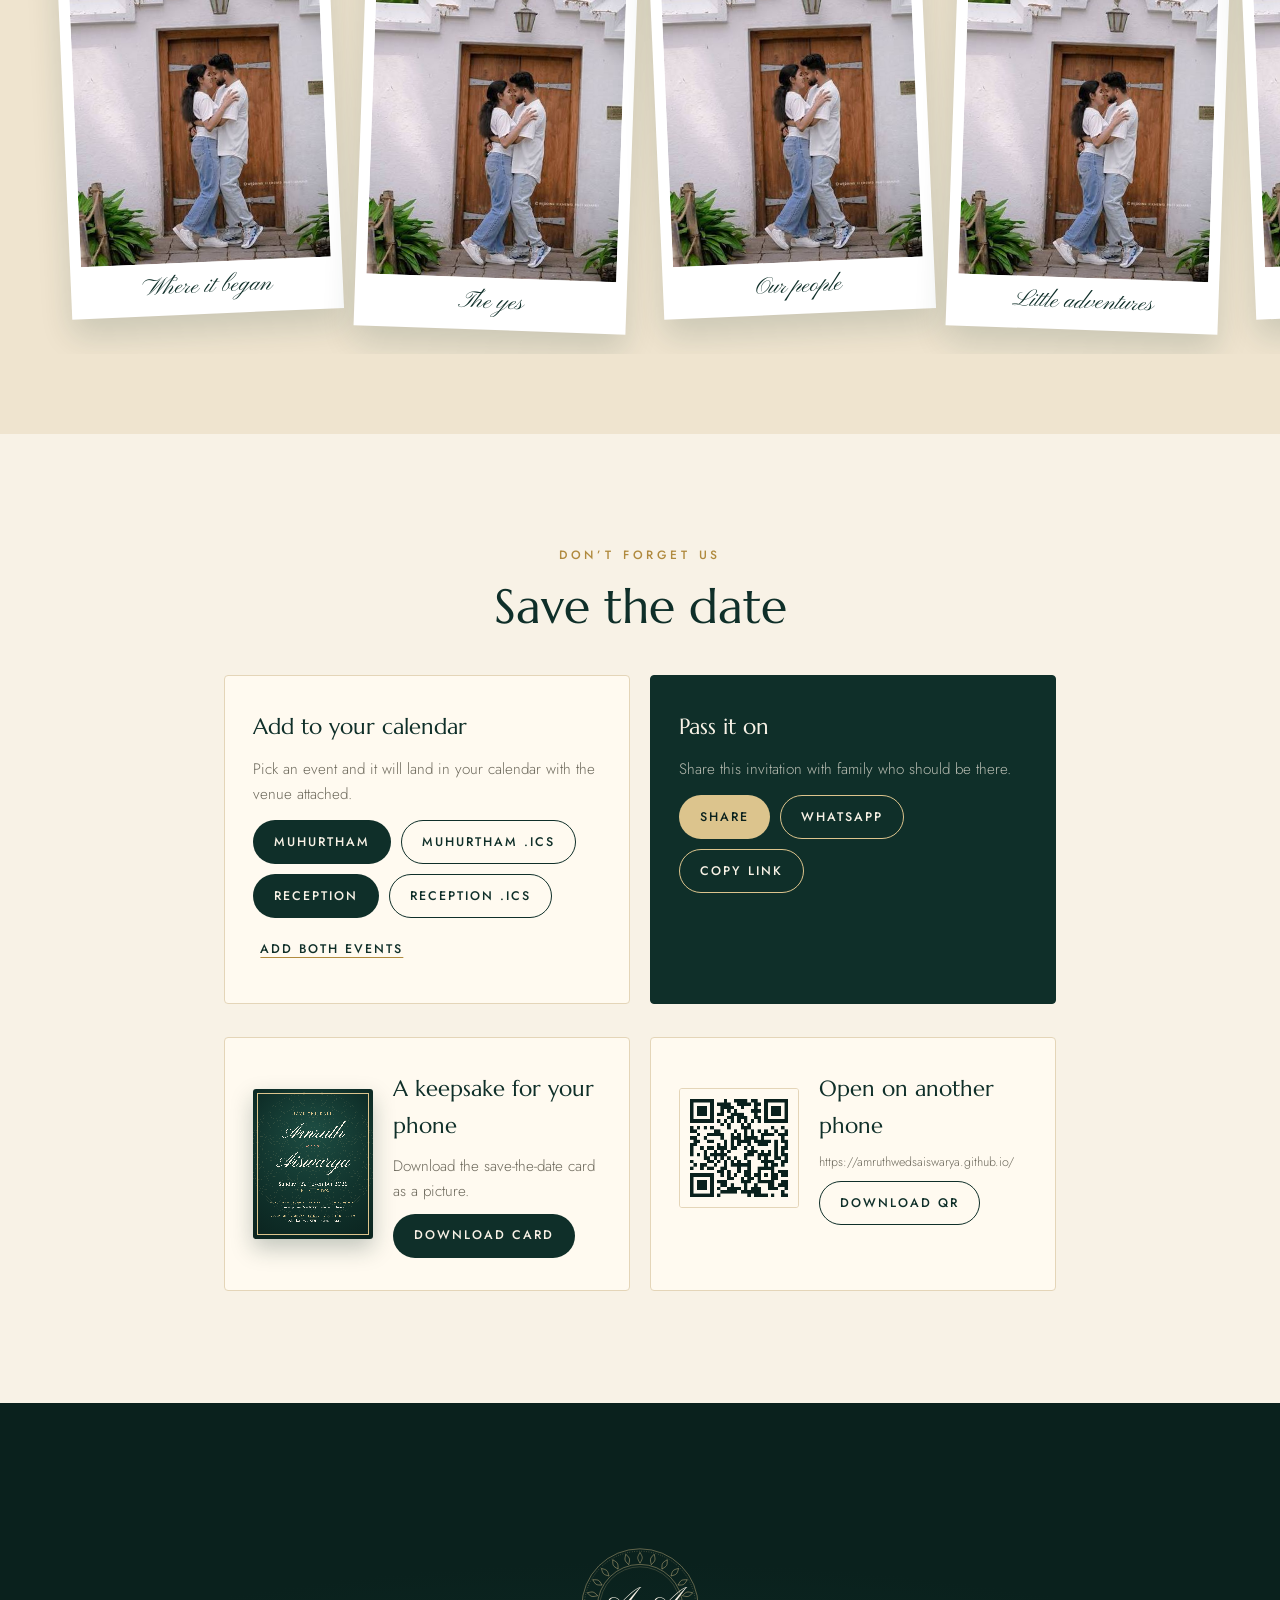
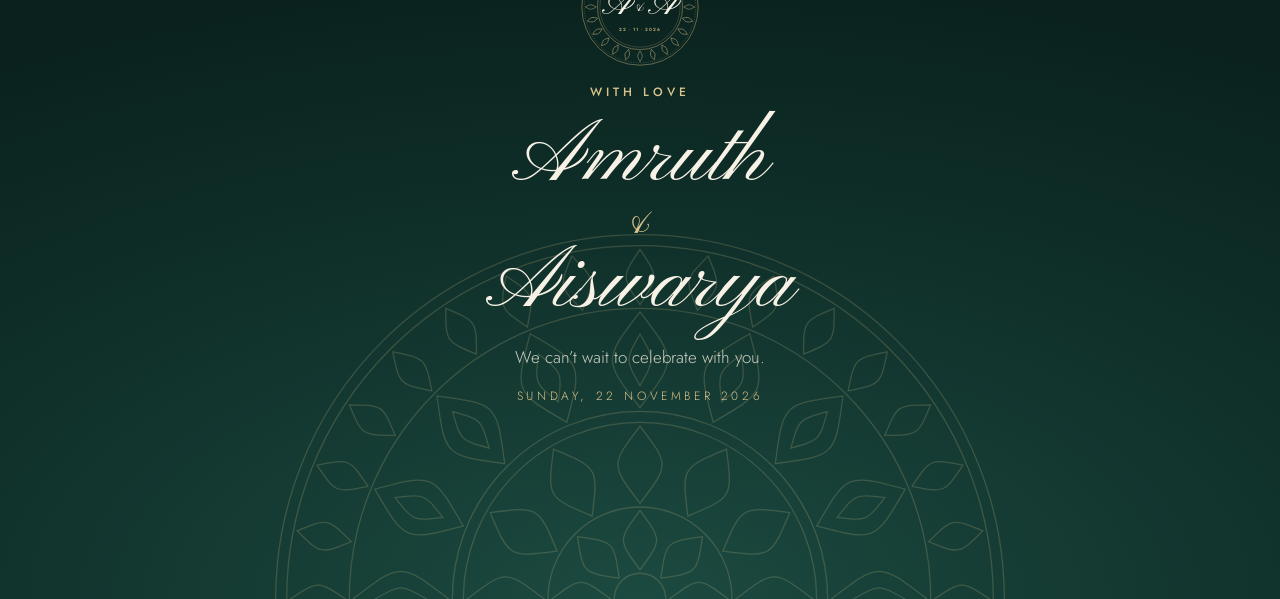
==== commit 86ab7e82: "Point share links, QR code and link preview at the live site Co-Authored-By: Claude Opus 5.5 <norepl" ====
--- a/index.html
+++ b/index.html
@@ -8,7 +8,8 @@
   <meta property="og:type" content="website">
   <meta property="og:title" content="Amruth weds Aiswarya">
   <meta property="og:description" content="Sunday, 22 November 2026 · Guruvayur. With great joy, we invite you to celebrate our wedding.">
-  <meta property="og:image" content="./assets/images/couple.jpg">
+  <meta property="og:url" content="https://amruthwedsaiswarya.github.io/">
+  <meta property="og:image" content="https://amruthwedsaiswarya.github.io/assets/images/couple.jpg">
   <title>Amruth weds Aiswarya</title>
 
   <link rel="icon" href="./assets/icons/favicon.svg" type="image/svg+xml">
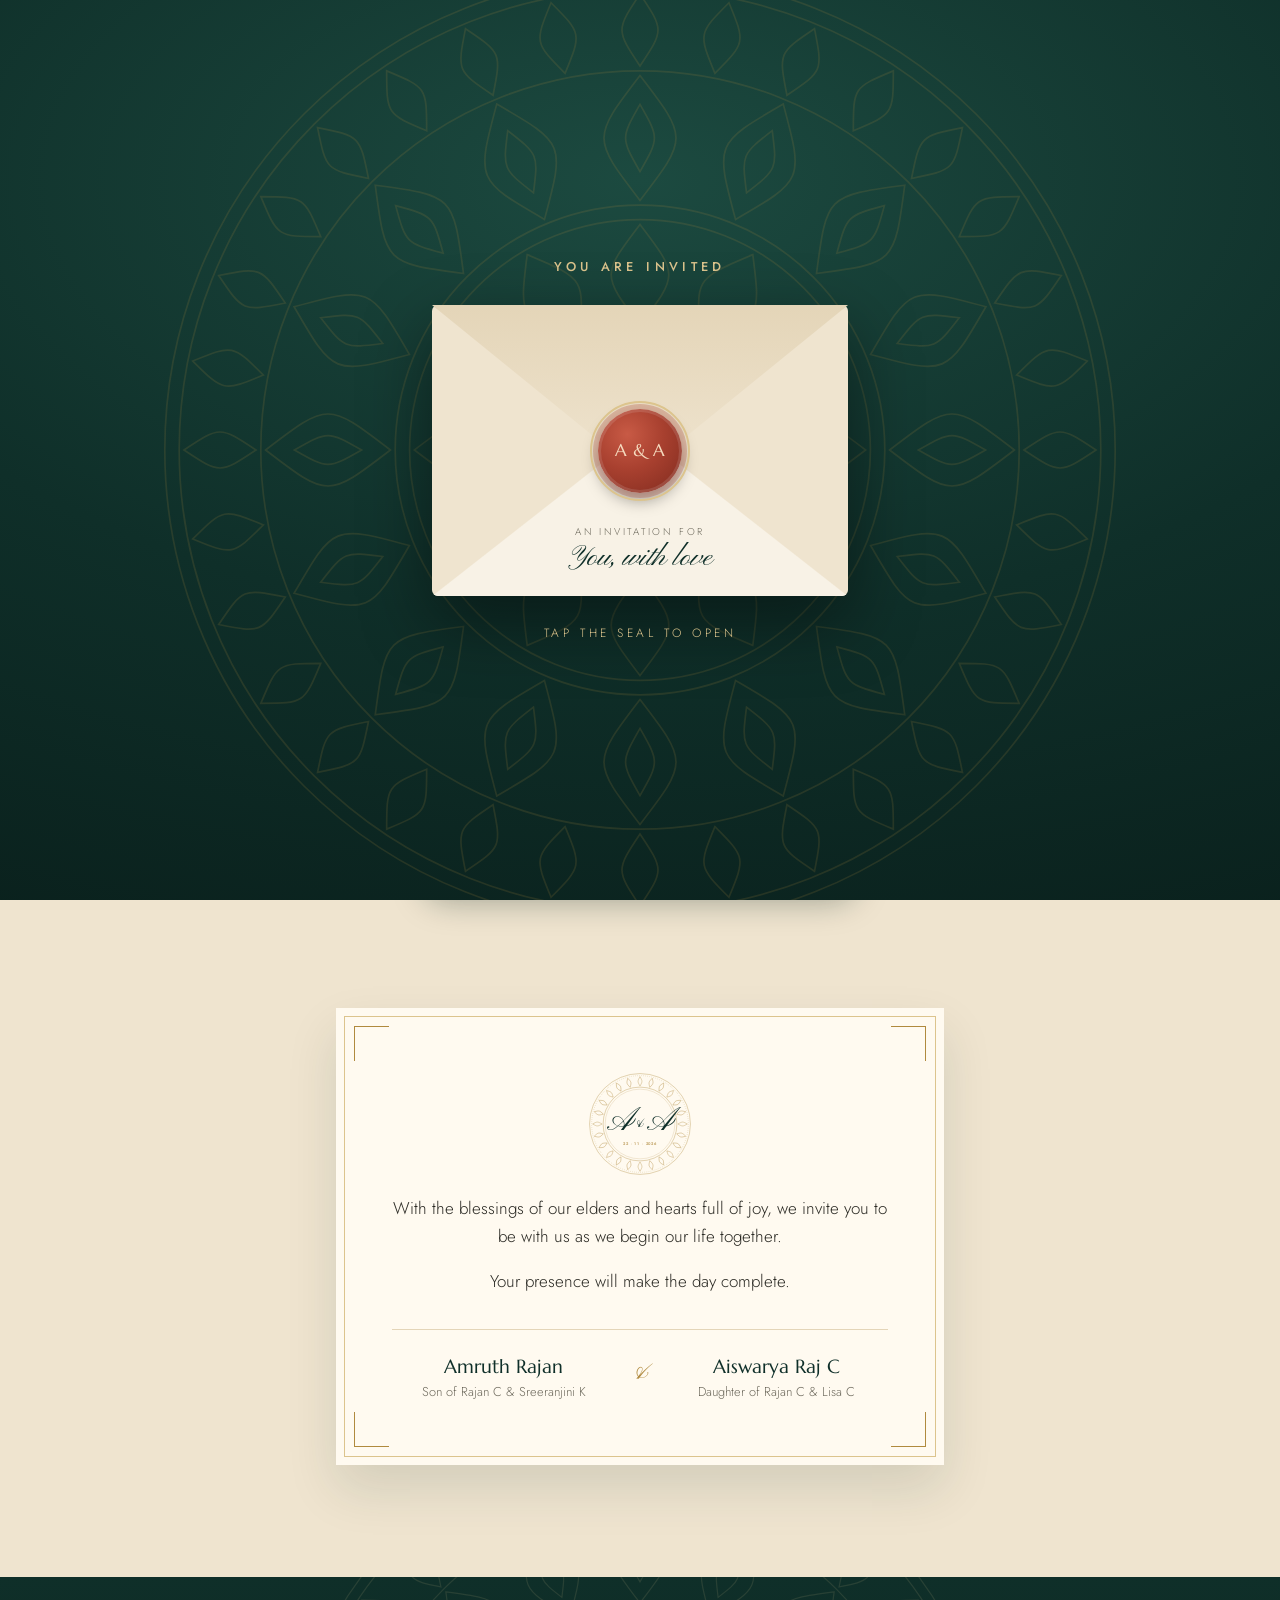
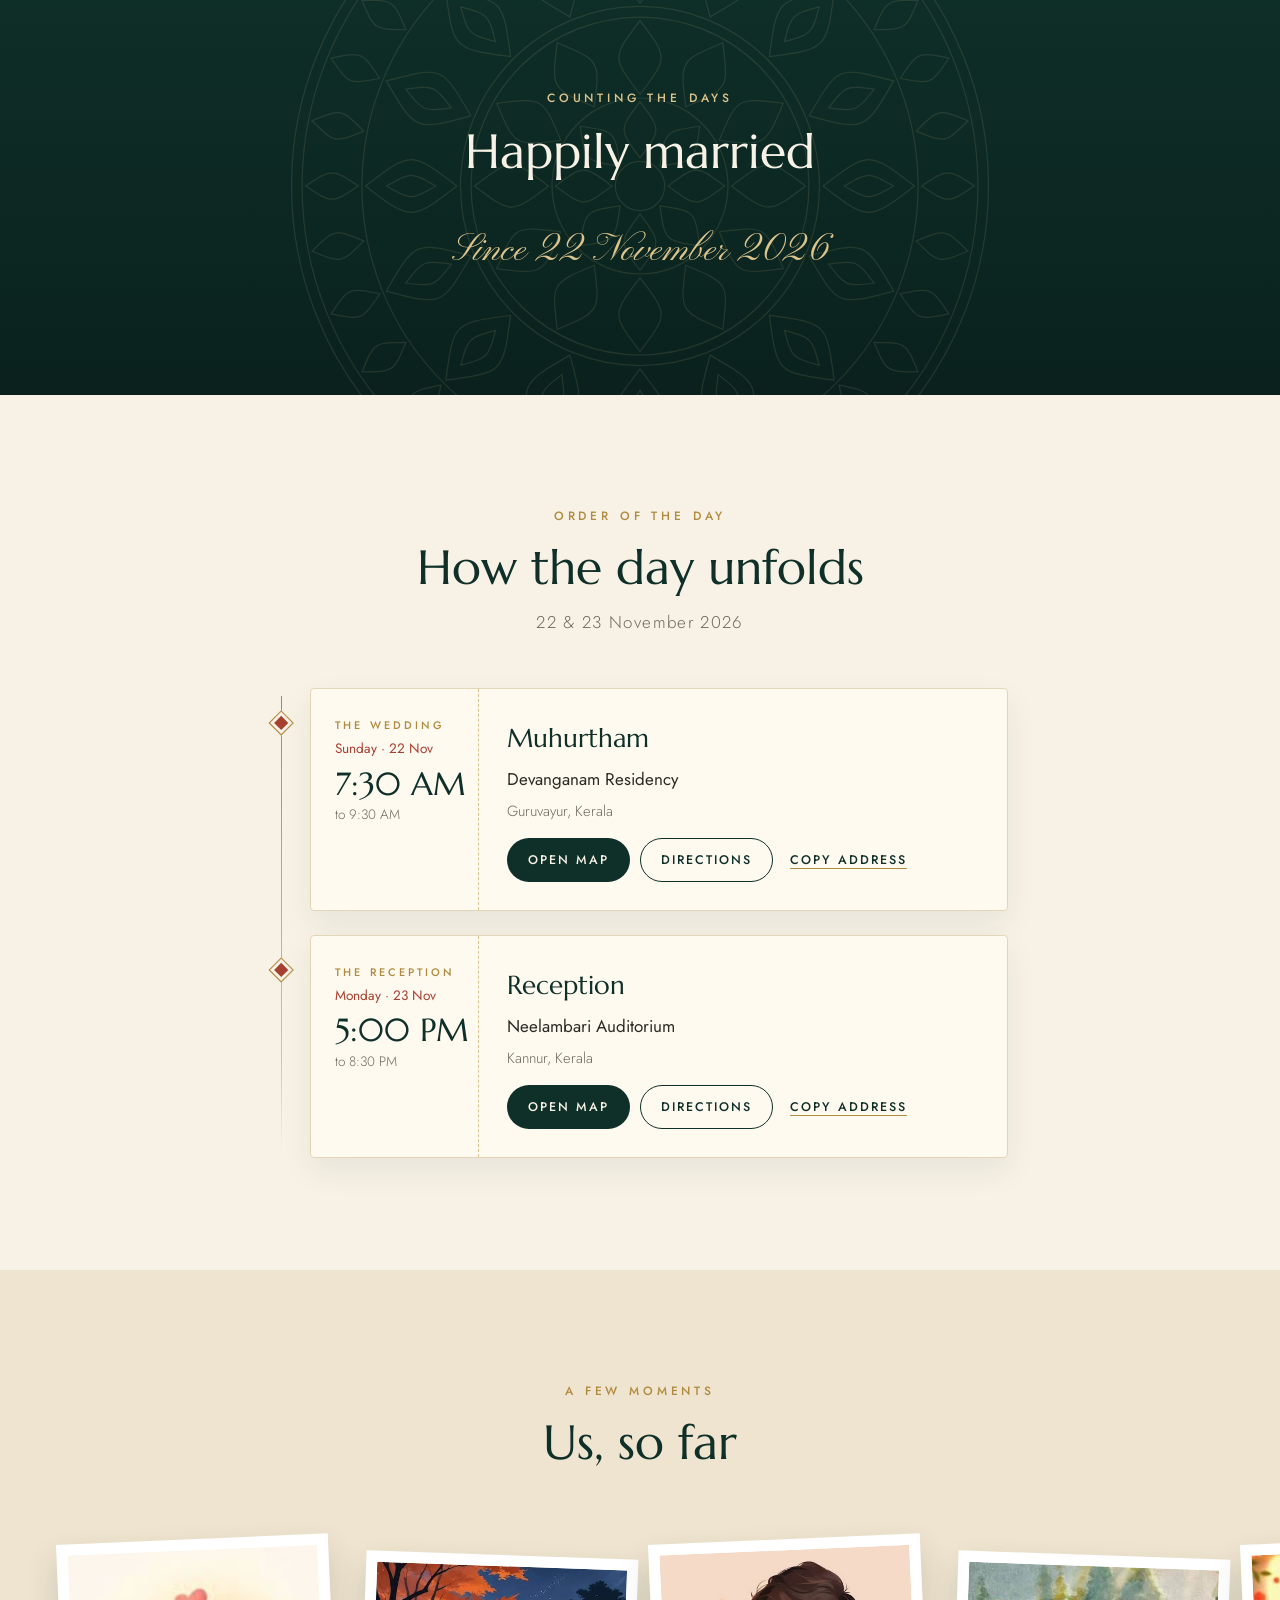
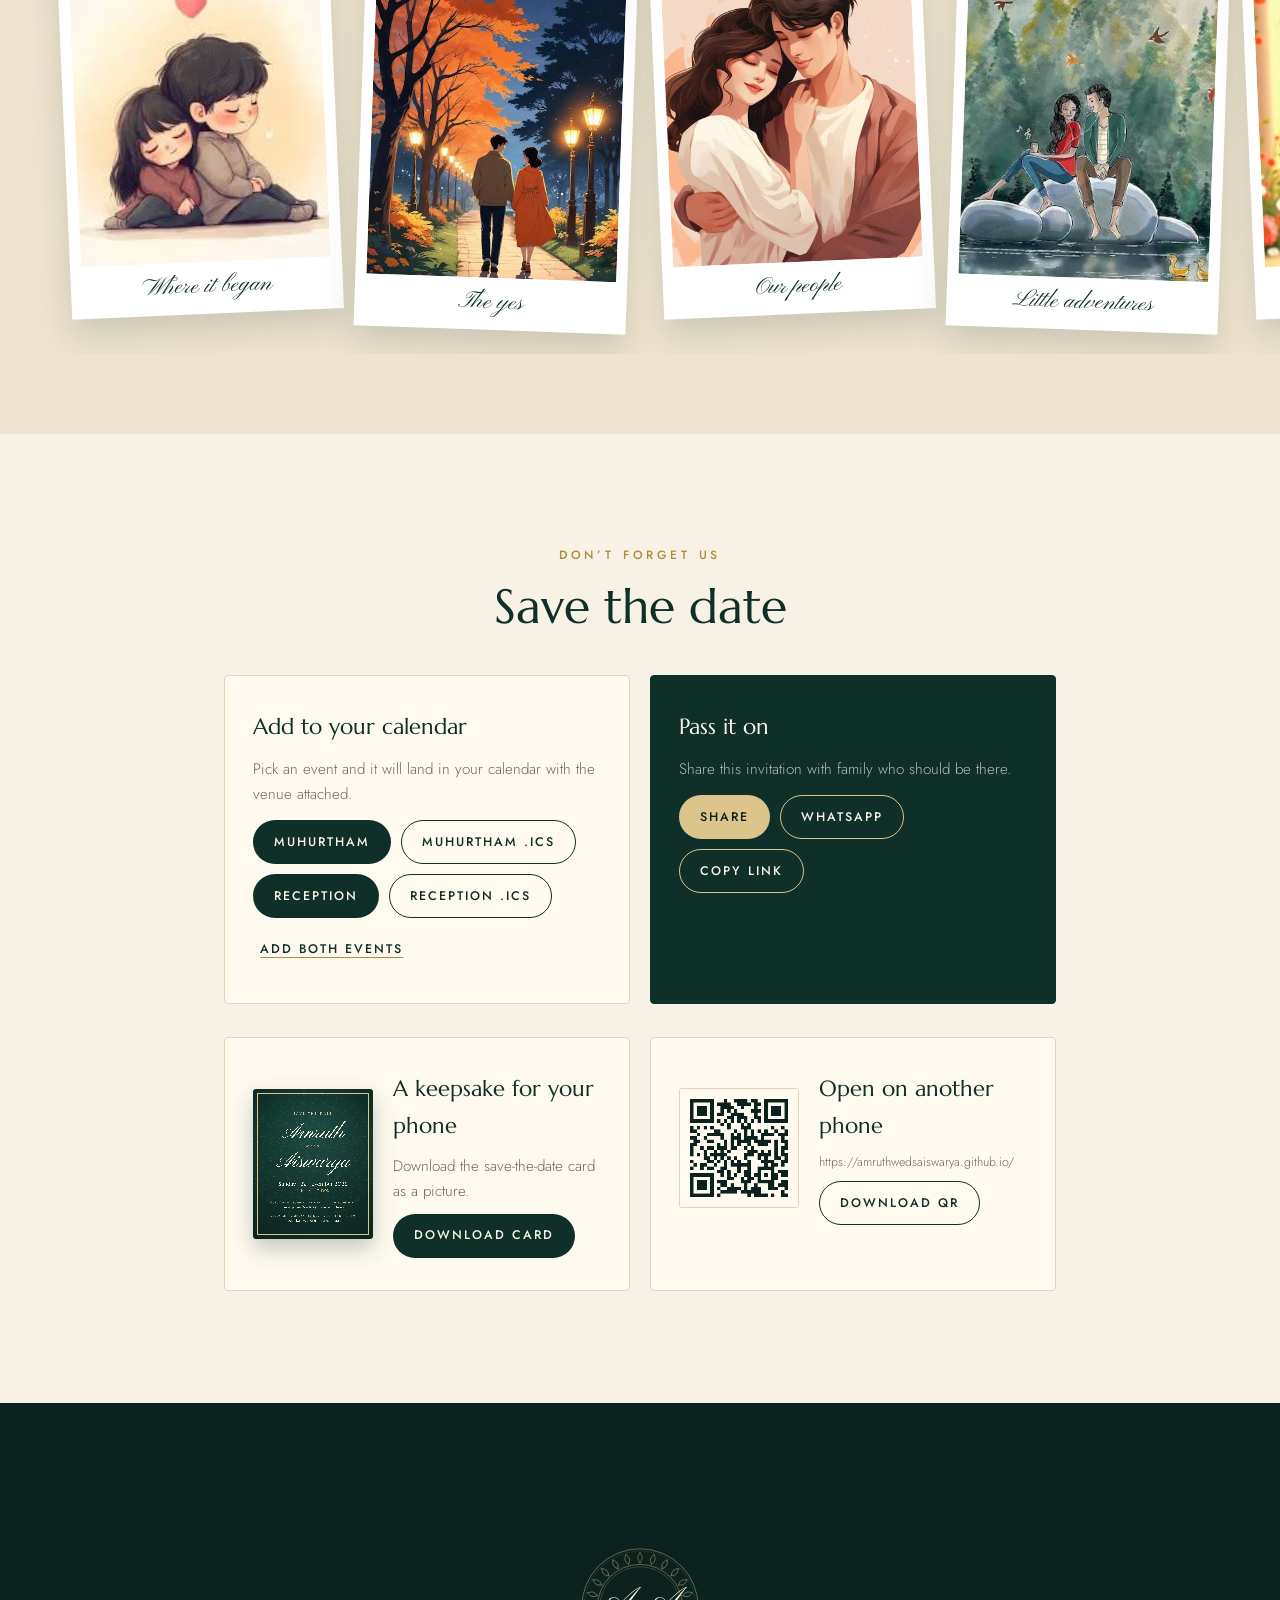
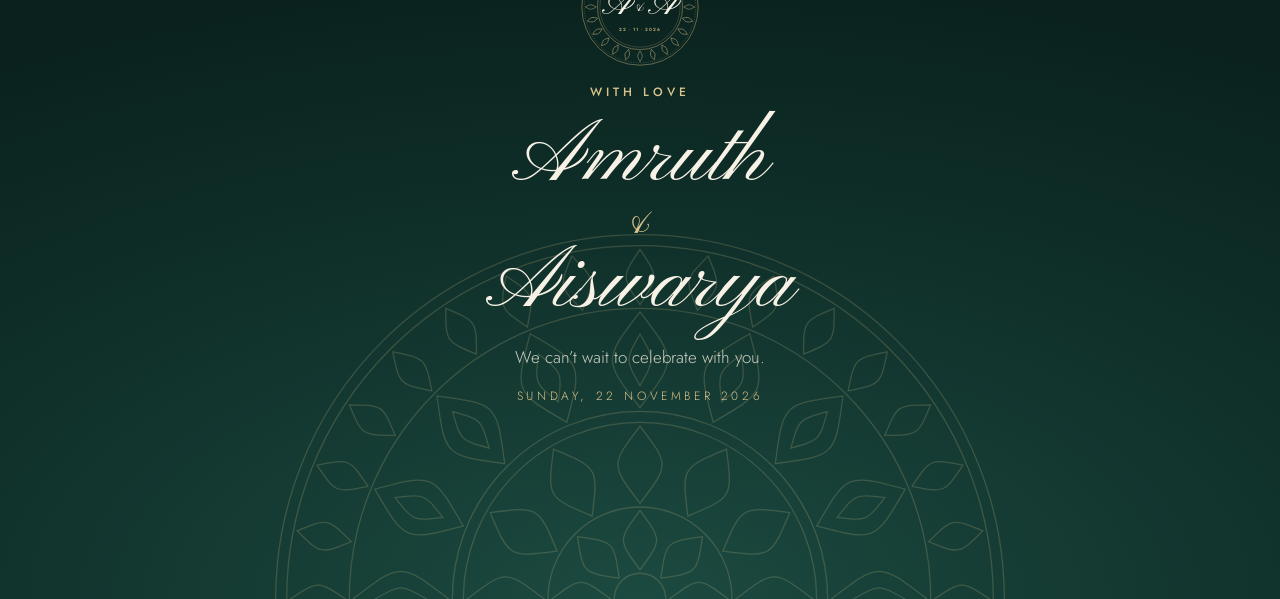
==== commit cf1e6894: "Use the couple's photo and new gallery images, enlarge hero photo Co-Authored-By: Claude Opus 5.5 <n" ====
--- a/index.html
+++ b/index.html
@@ -9,7 +9,7 @@
   <meta property="og:title" content="Amruth weds Aiswarya">
   <meta property="og:description" content="Sunday, 22 November 2026 · Guruvayur. With great joy, we invite you to celebrate our wedding.">
   <meta property="og:url" content="https://amruthwedsaiswarya.github.io/">
-  <meta property="og:image" content="https://amruthwedsaiswarya.github.io/assets/images/couple.jpg">
+  <meta property="og:image" content="https://amruthwedsaiswarya.github.io/assets/images/hero.jpg">
   <title>Amruth weds Aiswarya</title>
 
   <link rel="icon" href="./assets/icons/favicon.svg" type="image/svg+xml">
--- a/assets/css/styles.css
+++ b/assets/css/styles.css
@@ -212,7 +212,7 @@
 .hero-mdate:empty { display: none; }
 .hero-place { font-size: .8rem; letter-spacing: .3em; text-transform: uppercase; color: var(--muted); }
 
-.medallion { position: relative; width: min(74vw, 21rem); aspect-ratio: 1; }
+.medallion { position: relative; width: min(88vw, 25rem); aspect-ratio: 1; }
 .medallion-ring { position: absolute; inset: 0; animation: turn 50s linear infinite; }
 .medallion-ring text { font-family: var(--body); font-size: 8.6px; font-weight: 500; fill: var(--gold); text-transform: uppercase; }
 .medallion-photo {
@@ -221,7 +221,7 @@
   overflow: hidden;
   box-shadow: 0 0 0 1px var(--gold), 0 0 0 7px var(--paper), 0 0 0 8px var(--gold-soft), 0 1.5rem 2.5rem rgba(15, 47, 41, .25);
 }
-.medallion-photo img { width: 100%; height: 100%; object-fit: cover; object-position: 50% 45%; display: block; }
+.medallion-photo img { width: 100%; height: 100%; object-fit: cover; object-position: 50% 38%; display: block; }
 
 .ph {
   width: 100%; height: 100%;
@@ -243,7 +243,7 @@
 
 @media (min-width: 60rem) {
   .hero { grid-template-columns: 1.1fr .9fr; gap: 4rem; padding-inline: clamp(4rem, 9vw, 9rem); }
-  .medallion { width: min(34vw, 26rem); }
+  .medallion { width: min(40vw, 31rem); }
 }
 
 /* ---------- Letter ---------- */
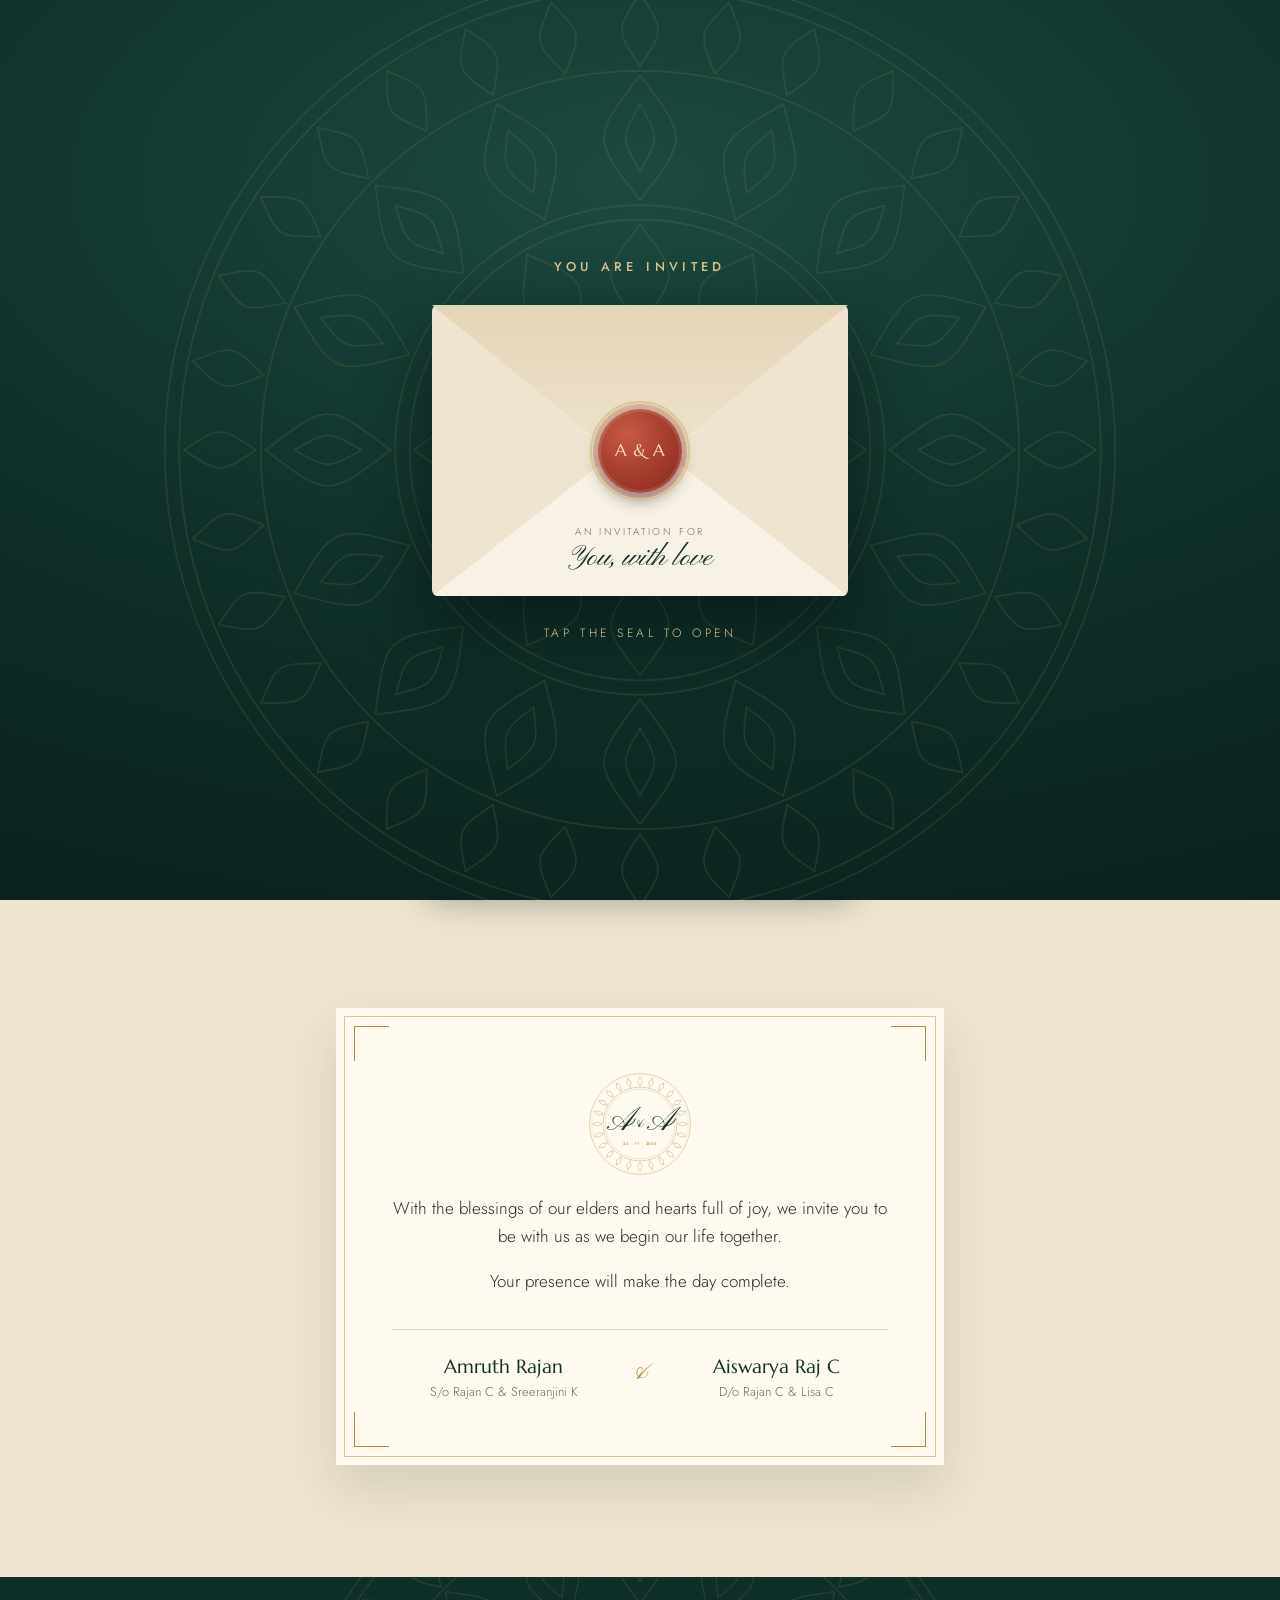
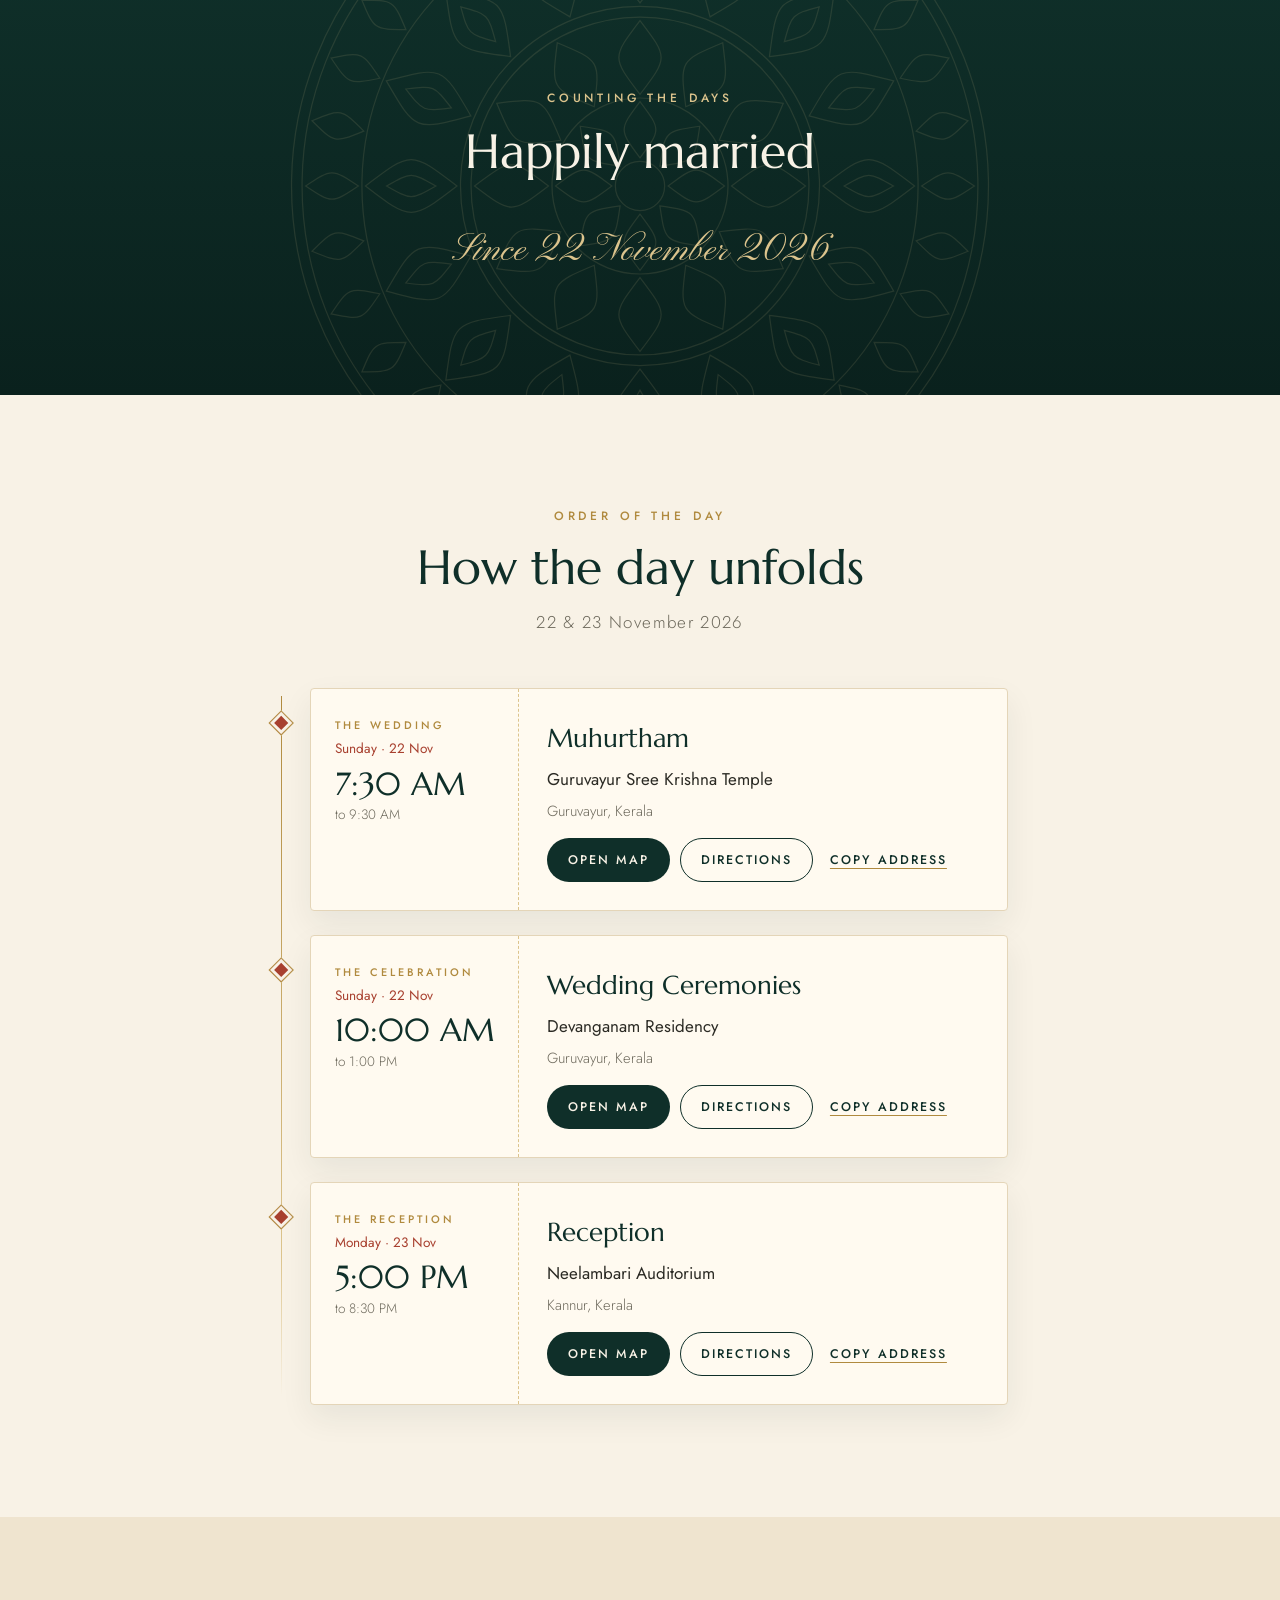
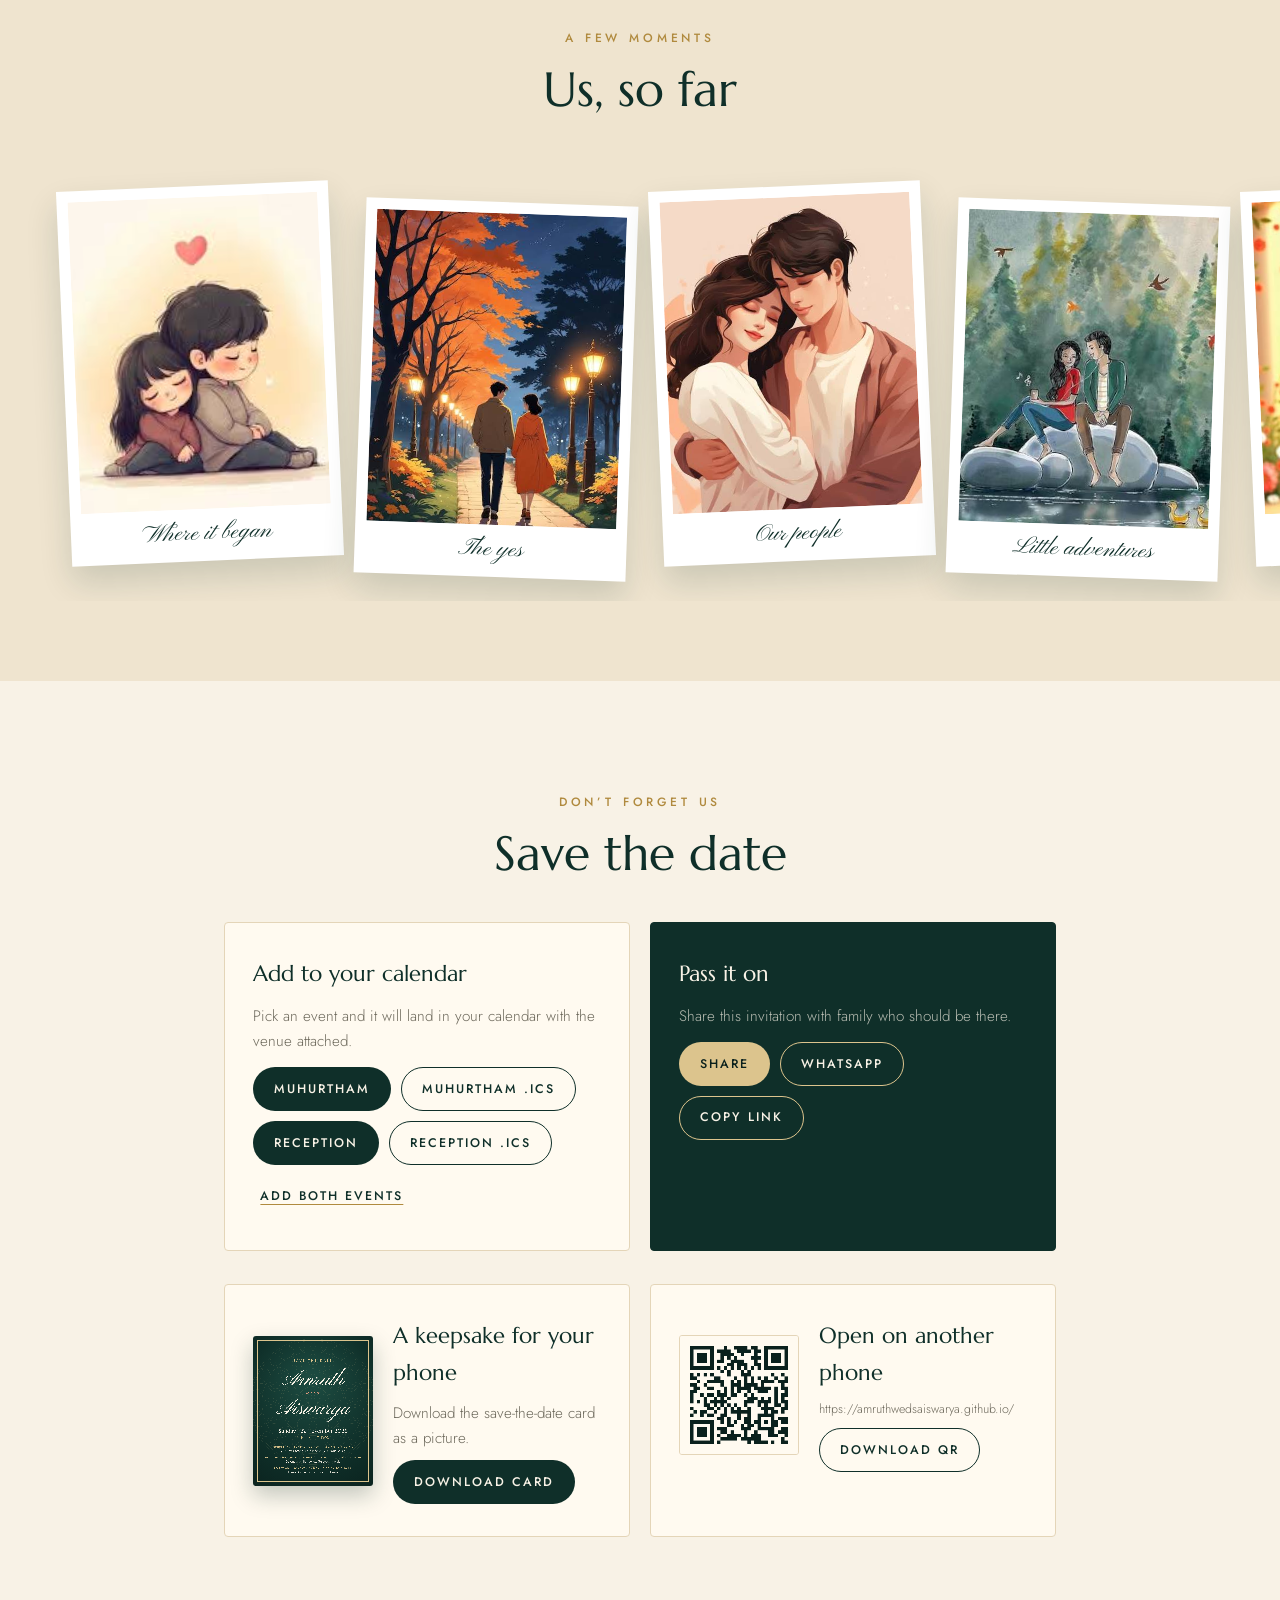
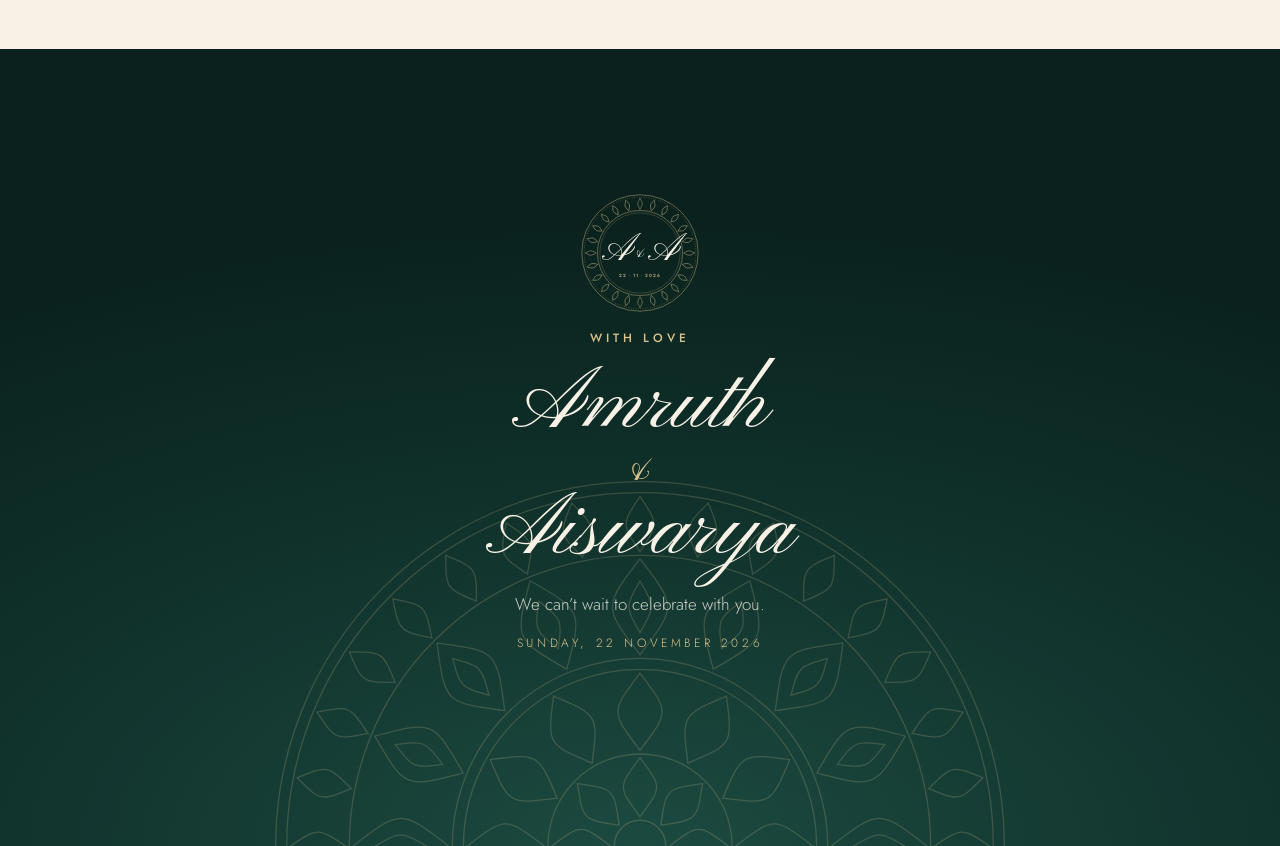
==== commit f24bc576: "Add Wedding Ceremonies event, move Muhurtham to Guruvayur temple, shorten parents' lines Co-Authored" ====
--- a/index.html
+++ b/index.html
@@ -16,7 +16,7 @@
   <link rel="preconnect" href="https://fonts.googleapis.com">
   <link rel="preconnect" href="https://fonts.gstatic.com" crossorigin>
   <link href="https://fonts.googleapis.com/css2?family=Jost:wght@300;400;500&amp;family=Marcellus&amp;family=Pinyon+Script&amp;display=swap" rel="stylesheet">
-  <link rel="stylesheet" href="./assets/css/styles.css">
+  <link rel="stylesheet" href="./assets/css/styles.css?v=4">
   <script>document.documentElement.classList.add("js");</script>
 </head>
 <body class="is-sealed">
@@ -216,8 +216,8 @@
   <audio id="audio" loop preload="none"></audio>
   <div class="toast" id="toast" role="status" aria-live="polite"></div>
 
-  <script src="./assets/js/config.js"></script>
-  <script src="./assets/js/qrcode.js"></script>
-  <script src="./assets/js/main.js"></script>
+  <script src="./assets/js/config.js?v=4"></script>
+  <script src="./assets/js/qrcode.js?v=4"></script>
+  <script src="./assets/js/main.js?v=4"></script>
 </body>
 </html>
--- a/assets/css/styles.css
+++ b/assets/css/styles.css
@@ -326,7 +326,7 @@
 .ticket-note { font-style: italic; }
 .ticket .chips { margin-top: .6rem; }
 @media (min-width: 40rem) {
-  .ticket { grid-template-columns: 10.5rem 1fr; gap: 0; padding: 0; }
+  .ticket { grid-template-columns: 13rem 1fr; gap: 0; padding: 0; }
   .ticket-time { padding: 1.75rem 1.5rem; border-right: 1px dashed var(--gold-soft); }
   .ticket-body { padding: 1.75rem; }
 }
